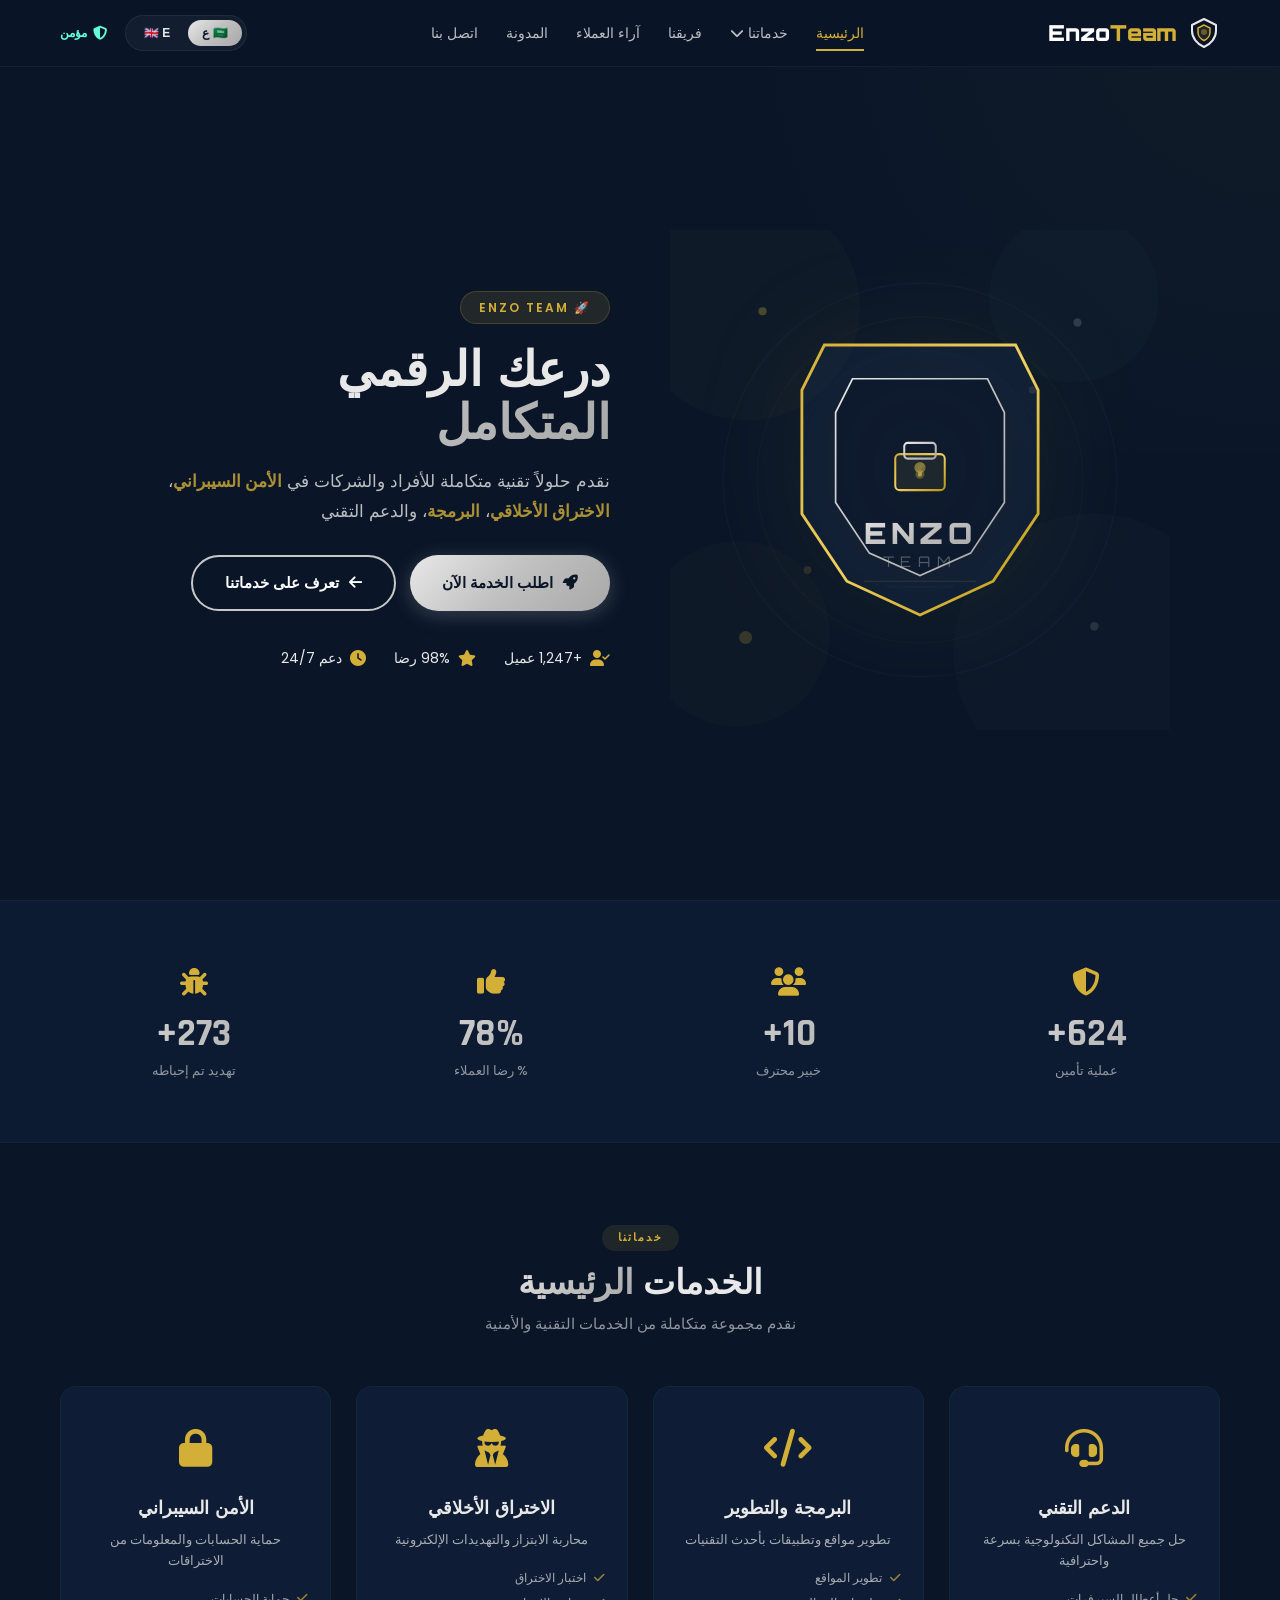
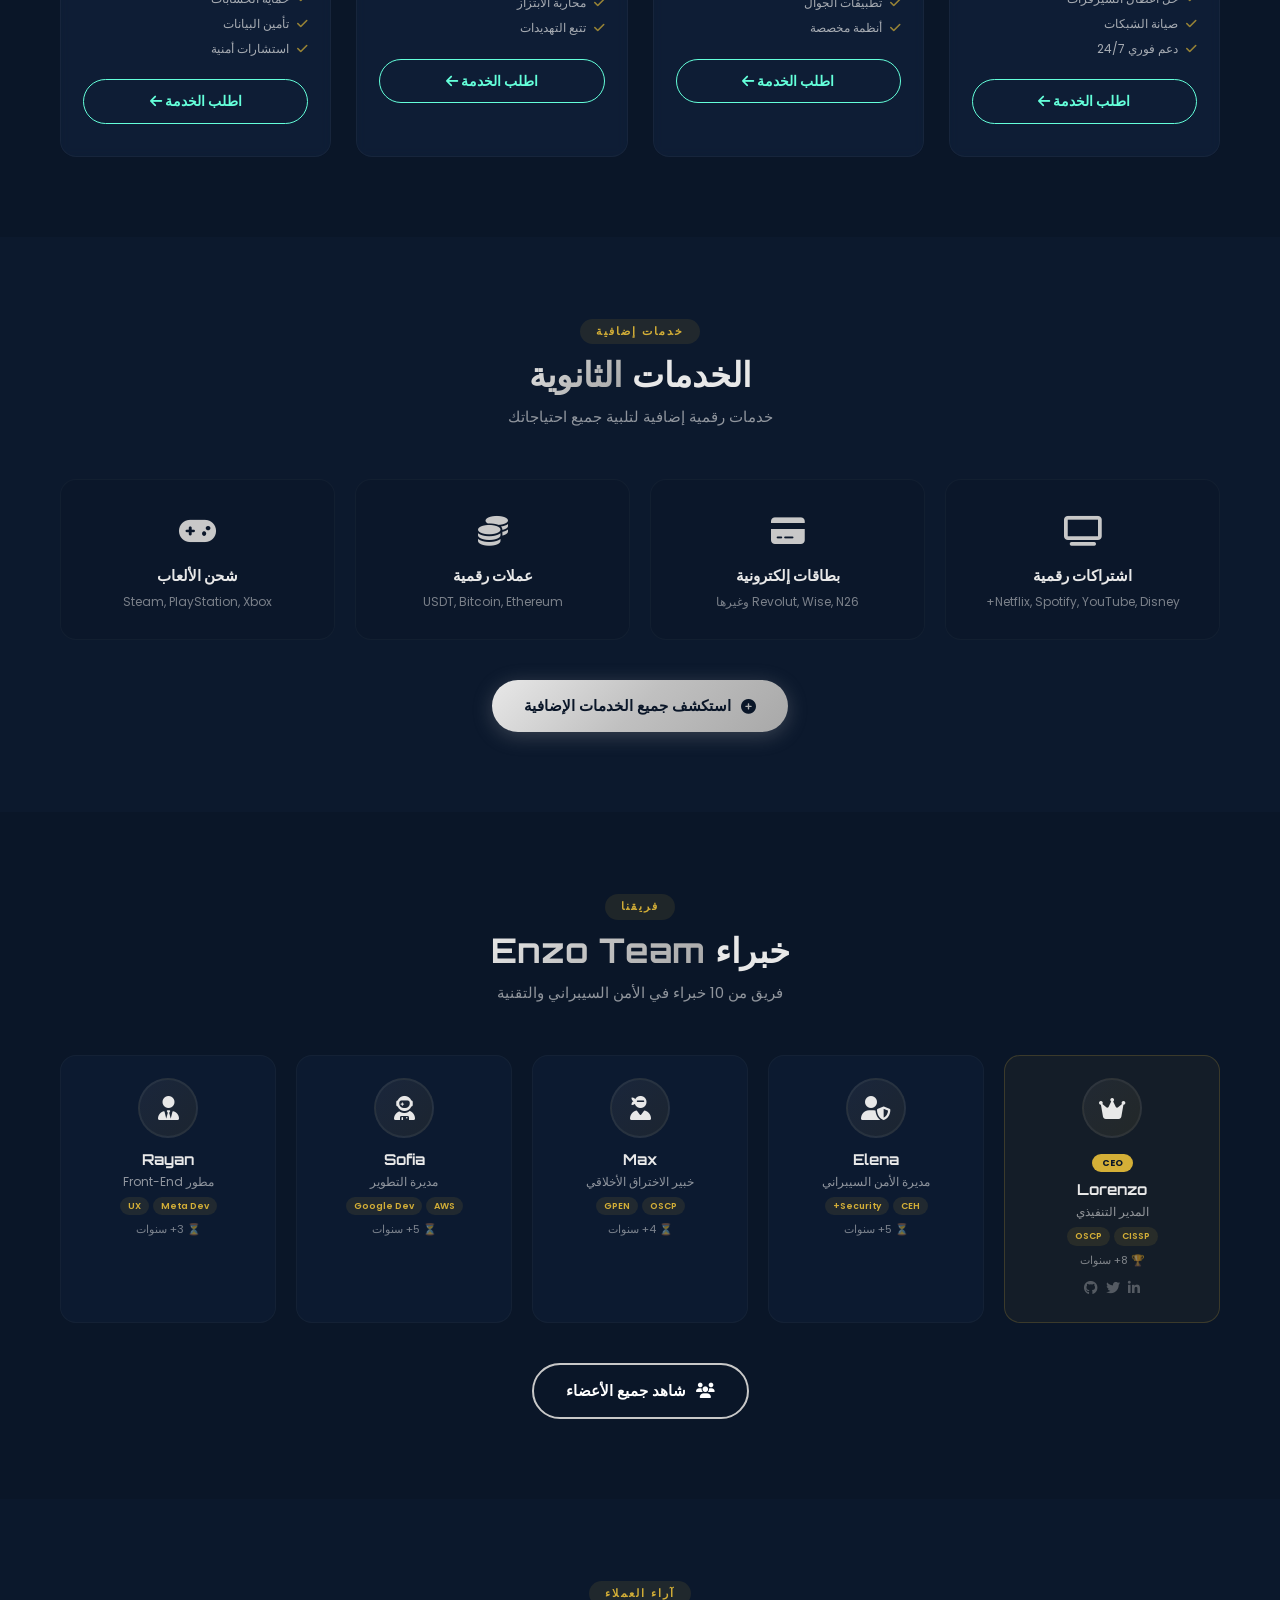
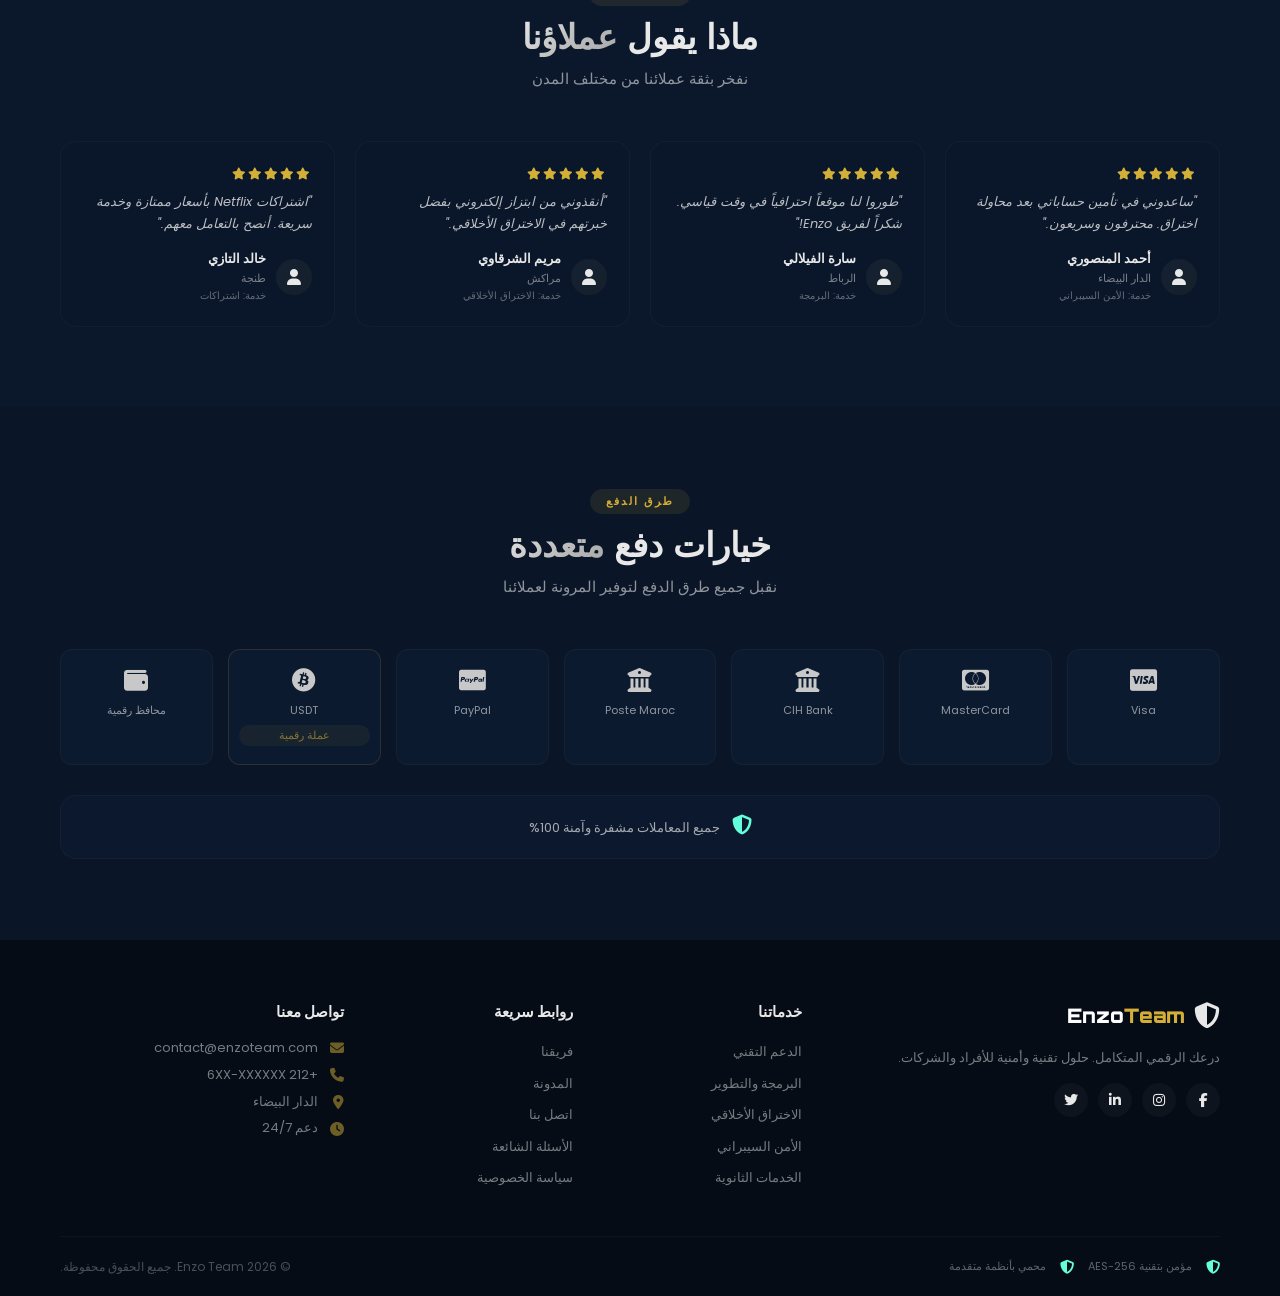
==== index.html @ 43c49393 "Add files via upload" ====
<!DOCTYPE html>
<html lang="ar" dir="rtl">
<head>
    <meta charset="UTF-8">
    <meta name="viewport" content="width=device-width, initial-scale=1.0">
    <title>Enzo Team - درعك الرقمي المتكامل</title>
    
    <!-- Google Fonts -->
    <link rel="preconnect" href="https://fonts.googleapis.com">
    <link rel="preconnect" href="https://fonts.gstatic.com" crossorigin>
    <link href="https://fonts.googleapis.com/css2?family=Orbitron:wght@400;700;900&family=Poppins:wght@300;400;600;700&family=Rajdhani:wght@500;600;700&display=swap" rel="stylesheet">
    
    <!-- Font Awesome Icons (Pro-style) -->
    <link rel="stylesheet" href="https://cdnjs.cloudflare.com/ajax/libs/font-awesome/6.5.0/css/all.min.css">
    
    <style>
        /* ================================================================
           ROOT VARIABLES
           ================================================================ */
        :root {
            --primary-dark: #0A1628;
            --primary-mid: #152A4A;
            --primary-light: #1E3D6B;
            --silver: #C8C8C8;
            --silver-light: #E8E8E8;
            --silver-gradient: linear-gradient(135deg, #E8E8E8 0%, #C0C0C0 50%, #A8A8A8 100%);
            --gold: #D4AF37;
            --gold-dark: #B8960F;
            --gold-light: #F0D060;
            --white: #FFFFFF;
            --cyan-light: #64FFDA;
            --text-dark: #0A1628;
            --text-light: #E8E8E8;
            --shadow: 0 10px 40px rgba(0, 0, 0, 0.4);
            --shadow-hover: 0 20px 60px rgba(0, 0, 0, 0.6);
            --border-radius: 16px;
            --transition: all 0.3s cubic-bezier(0.4, 0, 0.2, 1);
            --font-title: 'Orbitron', sans-serif;
            --font-body: 'Poppins', sans-serif;
            --font-numbers: 'Rajdhani', sans-serif;
        }

        * {
            margin: 0;
            padding: 0;
            box-sizing: border-box;
        }

        html {
            scroll-behavior: smooth;
        }

        body {
            font-family: var(--font-body);
            background: var(--primary-dark);
            color: var(--text-light);
            line-height: 1.6;
            overflow-x: hidden;
            direction: rtl;
        }

        a {
            text-decoration: none;
            color: inherit;
            transition: var(--transition);
        }

        ul {
            list-style: none;
        }

        .container {
            max-width: 1200px;
            margin: 0 auto;
            padding: 0 20px;
        }

        ::-webkit-scrollbar {
            width: 8px;
        }
        ::-webkit-scrollbar-track {
            background: var(--primary-dark);
        }
        ::-webkit-scrollbar-thumb {
            background: var(--silver-gradient);
            border-radius: 10px;
        }
        ::-webkit-scrollbar-thumb:hover {
            background: var(--gold);
        }

        ::selection {
            background: var(--gold);
            color: var(--primary-dark);
        }

        /* ================================================================
           BUTTONS
           ================================================================ */
        .btn {
            display: inline-flex;
            align-items: center;
            gap: 10px;
            padding: 14px 32px;
            border-radius: 50px;
            font-family: var(--font-body);
            font-weight: 600;
            font-size: 15px;
            cursor: pointer;
            transition: var(--transition);
            border: none;
            text-decoration: none;
        }

        .btn-primary {
            background: var(--silver-gradient);
            color: var(--primary-dark);
            box-shadow: 0 4px 20px rgba(192, 192, 192, 0.25);
        }
        .btn-primary:hover {
            transform: translateY(-3px);
            box-shadow: 0 8px 35px rgba(192, 192, 192, 0.4);
        }

        .btn-secondary {
            background: transparent;
            color: var(--white);
            border: 2px solid var(--silver);
        }
        .btn-secondary:hover {
            background: var(--silver);
            color: var(--primary-dark);
            transform: translateY(-3px);
        }

        .btn-service {
            background: transparent;
            color: var(--cyan-light);
            border: 1px solid var(--cyan-light);
            padding: 10px 24px;
            font-size: 14px;
        }
        .btn-service:hover {
            background: var(--cyan-light);
            color: var(--primary-dark);
        }

        .btn-gold {
            background: linear-gradient(135deg, var(--gold), var(--gold-dark));
            color: var(--white);
            box-shadow: 0 4px 20px rgba(212, 175, 55, 0.3);
        }
        .btn-gold:hover {
            transform: translateY(-3px);
            box-shadow: 0 8px 35px rgba(212, 175, 55, 0.4);
        }

        /* ================================================================
           HEADER
           ================================================================ */
        .header {
            position: fixed;
            top: 0;
            left: 0;
            right: 0;
            z-index: 1000;
            padding: 15px 0;
            background: rgba(10, 22, 40, 0.95);
            backdrop-filter: blur(15px);
            border-bottom: 1px solid rgba(192, 192, 192, 0.06);
            transition: var(--transition);
        }

        .header.scrolled {
            padding: 10px 0;
            box-shadow: 0 4px 30px rgba(0, 0, 0, 0.5);
        }

        .header-inner {
            display: flex;
            justify-content: space-between;
            align-items: center;
        }

        .logo a {
            display: flex;
            align-items: center;
            gap: 10px;
            font-family: var(--font-title);
            font-size: 22px;
            font-weight: 900;
            color: var(--white);
        }
        .logo-icon {
            font-size: 26px;
            display: flex;
            align-items: center;
        }
        .logo-icon svg {
            width: 32px;
            height: 32px;
        }
        .logo-text {
            color: var(--white);
        }
        .logo-highlight {
            color: var(--gold);
        }

        .nav-list {
            display: flex;
            align-items: center;
            gap: 28px;
        }
        .nav-list > li > a {
            color: var(--text-light);
            font-size: 14px;
            font-weight: 500;
            padding: 8px 0;
            position: relative;
            opacity: 0.8;
            transition: var(--transition);
        }
        .nav-list > li > a::after {
            content: '';
            position: absolute;
            bottom: 0;
            left: 0;
            width: 0;
            height: 2px;
            background: var(--gold);
            transition: var(--transition);
        }
        .nav-list > li > a:hover::after,
        .nav-list > li > a.active::after {
            width: 100%;
        }
        .nav-list > li > a:hover,
        .nav-list > li > a.active {
            opacity: 1;
            color: var(--gold);
        }

        .dropdown {
            position: relative;
        }
        .dropdown-menu {
            position: absolute;
            top: 100%;
            right: 0;
            background: var(--primary-mid);
            padding: 10px 0;
            border-radius: 12px;
            min-width: 220px;
            opacity: 0;
            visibility: hidden;
            transform: translateY(10px);
            transition: var(--transition);
            box-shadow: var(--shadow);
            border: 1px solid rgba(192, 192, 192, 0.06);
        }
        .dropdown:hover .dropdown-menu {
            opacity: 1;
            visibility: visible;
            transform: translateY(0);
        }
        .dropdown-menu li a {
            display: block;
            padding: 10px 24px;
            color: var(--text-light);
            font-size: 14px;
            transition: var(--transition);
        }
        .dropdown-menu li a:hover {
            background: rgba(212, 175, 55, 0.08);
            color: var(--gold);
        }

        .header-right {
            display: flex;
            align-items: center;
            gap: 18px;
        }

        .language-switcher {
            display: flex;
            gap: 4px;
            background: rgba(255,255,255,0.04);
            padding: 4px;
            border-radius: 50px;
            border: 1px solid rgba(255,255,255,0.06);
        }
        .lang-btn {
            background: transparent;
            border: none;
            padding: 6px 14px;
            border-radius: 50px;
            color: var(--text-light);
            font-size: 12px;
            font-weight: 600;
            cursor: pointer;
            transition: var(--transition);
        }
        .lang-btn.active {
            background: var(--silver-gradient);
            color: var(--primary-dark);
        }
        .lang-btn:hover:not(.active) {
            background: rgba(255,255,255,0.06);
        }

        .security-badge {
            display: flex;
            align-items: center;
            gap: 6px;
            color: var(--cyan-light);
            font-size: 12px;
            font-weight: 600;
        }
        .security-badge i {
            font-size: 14px;
        }

        .menu-toggle {
            display: none;
            flex-direction: column;
            gap: 5px;
            background: transparent;
            border: none;
            cursor: pointer;
            padding: 5px;
        }
        .menu-toggle span {
            display: block;
            width: 28px;
            height: 2px;
            background: var(--white);
            border-radius: 3px;
            transition: var(--transition);
        }
        .menu-toggle.active span:nth-child(1) {
            transform: rotate(45deg) translate(5px, 5px);
        }
        .menu-toggle.active span:nth-child(2) {
            opacity: 0;
        }
        .menu-toggle.active span:nth-child(3) {
            transform: rotate(-45deg) translate(5px, -5px);
        }

        /* ================================================================
           HERO SECTION
           ================================================================ */
        .hero {
            padding: 140px 0 80px;
            min-height: 100vh;
            display: flex;
            align-items: center;
            position: relative;
            overflow: hidden;
        }

        .hero::before {
            content: '';
            position: absolute;
            top: -50%;
            right: -50%;
            width: 100%;
            height: 100%;
            background: radial-gradient(circle, rgba(212, 175, 55, 0.03) 0%, transparent 70%);
            pointer-events: none;
        }

        .hero-inner {
            display: grid;
            grid-template-columns: 1fr 1fr;
            gap: 60px;
            align-items: center;
            position: relative;
            z-index: 1;
        }

        .hero-image {
            display: flex;
            justify-content: center;
            align-items: center;
        }

        .hero-image-wrapper {
            position: relative;
            width: 100%;
            max-width: 520px;
            aspect-ratio: 1/1;
            display: flex;
            justify-content: center;
            align-items: center;
        }

        .hero-svg-container {
            position: relative;
            z-index: 2;
            width: 100%;
            height: 100%;
            display: flex;
            justify-content: center;
            align-items: center;
        }

        .hero-svg-container svg {
            width: 90%;
            height: 90%;
            filter: drop-shadow(0 0 60px rgba(212, 175, 55, 0.12));
            animation: floatHero 5s ease-in-out infinite;
        }

        @keyframes floatHero {
            0%, 100% { transform: translateY(0); }
            50% { transform: translateY(-12px); }
        }

        .hero-shapes-svg {
            position: absolute;
            top: 0;
            left: 0;
            width: 100%;
            height: 100%;
            pointer-events: none;
            z-index: 0;
        }

        .hero-shapes-svg svg {
            width: 100%;
            height: 100%;
        }

        .hero-tag {
            display: inline-block;
            padding: 6px 18px;
            background: rgba(212, 175, 55, 0.12);
            border: 1px solid rgba(212, 175, 55, 0.2);
            border-radius: 50px;
            font-size: 12px;
            font-weight: 600;
            color: var(--gold);
            margin-bottom: 18px;
            letter-spacing: 2px;
        }

        .hero-title {
            font-family: var(--font-title);
            font-size: 48px;
            font-weight: 900;
            line-height: 1.1;
            margin-bottom: 18px;
        }
        .hero-title-highlight {
            display: block;
            background: var(--silver-gradient);
            -webkit-background-clip: text;
            -webkit-text-fill-color: transparent;
            background-clip: text;
        }

        .hero-desc {
            font-size: 17px;
            opacity: 0.8;
            margin-bottom: 28px;
            max-width: 500px;
            line-height: 1.8;
        }
        .highlight-text {
            color: var(--gold);
            font-weight: 600;
        }

        .hero-buttons {
            display: flex;
            gap: 14px;
            flex-wrap: wrap;
            margin-bottom: 36px;
        }

        .hero-trust {
            display: flex;
            gap: 28px;
        }
        .trust-item {
            display: flex;
            align-items: center;
            gap: 8px;
            font-size: 14px;
        }
        .trust-item i {
            color: var(--gold);
            font-size: 16px;
        }

        /* ================================================================
           STATISTICS
           ================================================================ */
        .statistics {
            padding: 60px 0;
            background: rgba(21, 42, 74, 0.3);
            border-top: 1px solid rgba(192, 192, 192, 0.04);
            border-bottom: 1px solid rgba(192, 192, 192, 0.04);
        }

        .stats-grid {
            display: grid;
            grid-template-columns: repeat(4, 1fr);
            gap: 30px;
        }

        .stat-item {
            text-align: center;
        }
        .stat-icon {
            font-size: 28px;
            margin-bottom: 6px;
            color: var(--gold);
        }
        .stat-number {
            font-family: var(--font-numbers);
            font-size: 38px;
            font-weight: 700;
            background: var(--silver-gradient);
            -webkit-background-clip: text;
            -webkit-text-fill-color: transparent;
            background-clip: text;
            line-height: 1.2;
        }
        .stat-label {
            font-size: 13px;
            opacity: 0.6;
            margin-top: 4px;
        }

        /* ================================================================
           SECTION HEADER
           ================================================================ */
        .section-header {
            text-align: center;
            margin-bottom: 50px;
        }
        .section-tag {
            display: inline-block;
            padding: 4px 16px;
            background: rgba(212, 175, 55, 0.1);
            border-radius: 50px;
            font-size: 11px;
            font-weight: 600;
            color: var(--gold);
            text-transform: uppercase;
            letter-spacing: 2px;
            margin-bottom: 10px;
        }
        .section-title {
            font-family: var(--font-title);
            font-size: 34px;
            font-weight: 700;
            line-height: 1.2;
        }
        .section-title .highlight {
            background: var(--silver-gradient);
            -webkit-background-clip: text;
            -webkit-text-fill-color: transparent;
            background-clip: text;
        }
        .section-desc {
            font-size: 15px;
            opacity: 0.6;
            max-width: 600px;
            margin: 10px auto 0;
        }

        /* ================================================================
           SERVICES
           ================================================================ */
        .services {
            padding: 80px 0;
        }

        .services-grid {
            display: grid;
            grid-template-columns: repeat(4, 1fr);
            gap: 25px;
        }

        .service-card {
            background: rgba(21, 42, 74, 0.4);
            padding: 32px 22px;
            border-radius: var(--border-radius);
            border: 1px solid rgba(192, 192, 192, 0.05);
            transition: var(--transition);
            text-align: center;
            backdrop-filter: blur(4px);
            position: relative;
            overflow: hidden;
            cursor: pointer;
        }
        .service-card::before {
            content: '';
            position: absolute;
            top: 0;
            left: 0;
            right: 0;
            height: 3px;
            background: var(--silver-gradient);
            opacity: 0;
            transition: var(--transition);
        }
        .service-card:hover::before {
            opacity: 1;
        }
        .service-card:hover {
            transform: translateY(-8px);
            border-color: rgba(212, 175, 55, 0.2);
            box-shadow: var(--shadow-hover);
        }
        .service-card a {
            display: inline-block;
            width: 100%;
        }

        .service-icon {
            font-size: 38px;
            margin-bottom: 14px;
            color: var(--gold);
        }
        .service-title {
            font-family: var(--font-title);
            font-size: 18px;
            font-weight: 700;
            margin-bottom: 8px;
        }
        .service-desc {
            font-size: 13px;
            opacity: 0.7;
            margin-bottom: 14px;
            line-height: 1.6;
        }
        .service-features {
            text-align: right;
            margin-bottom: 18px;
        }
        .service-features li {
            font-size: 12px;
            padding: 3px 0;
            display: flex;
            align-items: center;
            gap: 8px;
            opacity: 0.7;
        }
        .service-features li i {
            color: var(--gold);
            font-size: 12px;
        }

        /* ================================================================
           SECONDARY SERVICES
           ================================================================ */
        .secondary-services {
            padding: 80px 0;
            background: rgba(21, 42, 74, 0.15);
        }

        .secondary-grid {
            display: grid;
            grid-template-columns: repeat(4, 1fr);
            gap: 20px;
            margin-bottom: 40px;
        }

        .secondary-card {
            background: rgba(10, 22, 40, 0.5);
            padding: 28px 18px;
            border-radius: var(--border-radius);
            text-align: center;
            border: 1px solid rgba(192, 192, 192, 0.04);
            transition: var(--transition);
            cursor: pointer;
        }
        .secondary-card:hover {
            border-color: rgba(212, 175, 55, 0.15);
            transform: translateY(-4px);
        }
        .secondary-card a {
            display: block;
            width: 100%;
            height: 100%;
        }
        .secondary-icon {
            font-size: 30px;
            margin-bottom: 8px;
            color: var(--silver);
        }
        .secondary-card h4 {
            font-size: 15px;
            margin-bottom: 4px;
        }
        .secondary-card p {
            font-size: 12px;
            opacity: 0.5;
        }

        .secondary-cta {
            text-align: center;
        }

        /* ================================================================
           TEAM
           ================================================================ */
        .team {
            padding: 80px 0;
        }

        .team-grid {
            display: grid;
            grid-template-columns: repeat(5, 1fr);
            gap: 20px;
            margin-bottom: 40px;
        }

        .team-card {
            background: rgba(21, 42, 74, 0.25);
            padding: 22px 16px;
            border-radius: var(--border-radius);
            text-align: center;
            border: 1px solid rgba(192, 192, 192, 0.04);
            transition: var(--transition);
        }
        .team-card:hover {
            border-color: rgba(212, 175, 55, 0.15);
            transform: translateY(-4px);
        }
        .team-card.featured {
            border-color: rgba(212, 175, 55, 0.2);
            background: rgba(212, 175, 55, 0.05);
        }

        .team-avatar {
            width: 60px;
            height: 60px;
            border-radius: 50%;
            background: linear-gradient(135deg, rgba(192,192,192,0.08), rgba(212,175,55,0.08));
            display: flex;
            align-items: center;
            justify-content: center;
            font-size: 24px;
            margin: 0 auto 10px;
            border: 2px solid rgba(192, 192, 192, 0.08);
            transition: var(--transition);
        }
        .team-card:hover .team-avatar {
            border-color: var(--gold);
            box-shadow: 0 0 30px rgba(212, 175, 55, 0.08);
        }
        .team-badge {
            display: inline-block;
            background: var(--gold);
            color: var(--primary-dark);
            font-size: 9px;
            font-weight: 700;
            padding: 2px 10px;
            border-radius: 50px;
            margin-bottom: 6px;
        }
        .team-name {
            font-family: var(--font-title);
            font-size: 15px;
            font-weight: 700;
        }
        .team-role {
            font-size: 12px;
            opacity: 0.6;
            display: block;
            margin-bottom: 6px;
        }
        .team-certifications {
            display: flex;
            gap: 4px;
            justify-content: center;
            flex-wrap: wrap;
            margin-bottom: 6px;
        }
        .cert {
            font-size: 9px;
            padding: 2px 8px;
            border-radius: 50px;
            background: rgba(212, 175, 55, 0.1);
            color: var(--gold);
            font-weight: 600;
        }
        .team-experience {
            font-size: 11px;
            opacity: 0.5;
        }
        .team-social {
            display: flex;
            gap: 8px;
            justify-content: center;
            margin-top: 8px;
        }
        .team-social a {
            color: var(--text-light);
            opacity: 0.3;
            transition: var(--transition);
            font-size: 14px;
        }
        .team-social a:hover {
            opacity: 1;
            color: var(--gold);
        }

        .team-view-all {
            text-align: center;
        }

        /* ================================================================
           TESTIMONIALS
           ================================================================ */
        .testimonials {
            padding: 80px 0;
            background: rgba(21, 42, 74, 0.12);
        }

        .testimonials-grid {
            display: grid;
            grid-template-columns: repeat(4, 1fr);
            gap: 20px;
        }

        .testimonial-card {
            background: rgba(10, 22, 40, 0.5);
            padding: 22px;
            border-radius: var(--border-radius);
            border: 1px solid rgba(192, 192, 192, 0.04);
            transition: var(--transition);
        }
        .testimonial-card:hover {
            border-color: rgba(212, 175, 55, 0.1);
            transform: translateY(-3px);
        }

        .testimonial-stars {
            color: var(--gold);
            font-size: 12px;
            letter-spacing: 2px;
            margin-bottom: 8px;
        }
        .testimonial-text {
            font-size: 13px;
            line-height: 1.7;
            opacity: 0.8;
            margin-bottom: 14px;
            font-style: italic;
        }
        .testimonial-author {
            display: flex;
            align-items: center;
            gap: 10px;
        }
        .author-avatar {
            width: 36px;
            height: 36px;
            border-radius: 50%;
            background: linear-gradient(135deg, rgba(192,192,192,0.06), rgba(212,175,55,0.06));
            display: flex;
            align-items: center;
            justify-content: center;
            font-size: 16px;
            flex-shrink: 0;
        }
        .author-info h5 {
            font-size: 13px;
            font-weight: 600;
        }
        .author-info span {
            font-size: 11px;
            opacity: 0.5;
            display: block;
        }
        .author-info small {
            font-size: 10px;
            opacity: 0.4;
            display: block;
        }

        /* ================================================================
           PAYMENTS
           ================================================================ */
        .payments {
            padding: 80px 0;
        }

        .payments-grid {
            display: grid;
            grid-template-columns: repeat(7, 1fr);
            gap: 15px;
            margin-bottom: 30px;
        }

        .payment-item {
            background: rgba(21, 42, 74, 0.25);
            padding: 18px 10px;
            border-radius: 12px;
            text-align: center;
            border: 1px solid rgba(192, 192, 192, 0.04);
            transition: var(--transition);
        }
        .payment-item:hover {
            border-color: rgba(212, 175, 55, 0.15);
            transform: translateY(-2px);
        }
        .payment-item i {
            font-size: 24px;
            display: block;
            margin-bottom: 4px;
            color: var(--silver);
        }
        .payment-item span {
            font-size: 11px;
            opacity: 0.6;
        }
        .payment-item.crypto {
            border-color: rgba(212, 175, 55, 0.15);
        }
        .crypto-badge {
            display: block;
            font-size: 8px;
            background: rgba(212, 175, 55, 0.1);
            color: var(--gold);
            padding: 2px 6px;
            border-radius: 50px;
            margin-top: 3px;
        }

        .payment-security {
            text-align: center;
            padding: 18px;
            background: rgba(21, 42, 74, 0.15);
            border-radius: var(--border-radius);
            border: 1px solid rgba(192, 192, 192, 0.04);
        }
        .payment-security i {
            color: var(--cyan-light);
            font-size: 20px;
            margin-left: 8px;
        }
        .payment-security p {
            font-size: 13px;
            display: inline;
            opacity: 0.7;
        }

        /* ================================================================
           FOOTER
           ================================================================ */
        .footer {
            padding: 60px 0 20px;
            background: rgba(5, 12, 22, 0.95);
            border-top: 1px solid rgba(192, 192, 192, 0.04);
        }

        .footer-grid {
            display: grid;
            grid-template-columns: 2fr 1fr 1fr 1.5fr;
            gap: 40px;
            margin-bottom: 40px;
        }

        .footer-logo {
            display: flex;
            align-items: center;
            gap: 8px;
            font-family: var(--font-title);
            font-size: 20px;
            font-weight: 900;
            margin-bottom: 14px;
        }
        .footer-about {
            font-size: 13px;
            opacity: 0.5;
            line-height: 1.8;
            margin-bottom: 14px;
        }
        .footer-social {
            display: flex;
            gap: 10px;
        }
        .footer-social a {
            width: 34px;
            height: 34px;
            border-radius: 50%;
            background: rgba(255,255,255,0.03);
            display: flex;
            align-items: center;
            justify-content: center;
            transition: var(--transition);
            font-size: 14px;
        }
        .footer-social a:hover {
            background: var(--gold);
            color: var(--primary-dark);
        }

        .footer-col h4 {
            font-size: 15px;
            font-weight: 700;
            margin-bottom: 14px;
            color: var(--silver-light);
        }
        .footer-col ul li {
            margin-bottom: 6px;
        }
        .footer-col ul li a {
            font-size: 13px;
            opacity: 0.5;
            transition: var(--transition);
        }
        .footer-col ul li a:hover {
            opacity: 1;
            color: var(--gold);
        }
        .footer-contact li {
            font-size: 13px;
            opacity: 0.5;
            display: flex;
            align-items: center;
            gap: 10px;
            margin-bottom: 8px;
        }
        .footer-contact li i {
            color: var(--gold);
            width: 16px;
            font-size: 14px;
        }

        .footer-bottom {
            border-top: 1px solid rgba(192, 192, 192, 0.04);
            padding-top: 20px;
            display: flex;
            justify-content: space-between;
            align-items: center;
            flex-wrap: wrap;
            gap: 14px;
        }
        .footer-security {
            display: flex;
            align-items: center;
            gap: 14px;
            flex-wrap: wrap;
        }
        .footer-security i {
            color: var(--cyan-light);
            font-size: 14px;
        }
        .footer-security span {
            font-size: 11px;
            opacity: 0.4;
        }
        .footer-copy {
            font-size: 12px;
            opacity: 0.3;
        }

        /* ================================================================
           BACK TO TOP
           ================================================================ */
        .back-to-top {
            position: fixed;
            bottom: 30px;
            right: 30px;
            width: 42px;
            height: 42px;
            border-radius: 50%;
            background: var(--silver-gradient);
            border: none;
            color: var(--primary-dark);
            font-size: 18px;
            cursor: pointer;
            transition: var(--transition);
            opacity: 0;
            visibility: hidden;
            transform: translateY(20px);
            z-index: 999;
        }
        .back-to-top.visible {
            opacity: 1;
            visibility: visible;
            transform: translateY(0);
        }
        .back-to-top:hover {
            transform: translateY(-4px);
            box-shadow: 0 8px 30px rgba(192, 192, 192, 0.25);
        }

        /* ================================================================
           PAGE TRANSITIONS
           ================================================================ */
        .page-link {
            cursor: pointer;
        }

        /* ================================================================
           RESPONSIVE
           ================================================================ */
        @media (max-width: 1200px) {
            .team-grid { grid-template-columns: repeat(3, 1fr); }
            .payments-grid { grid-template-columns: repeat(4, 1fr); }
        }

        @media (max-width: 992px) {
            .hero-inner {
                grid-template-columns: 1fr;
                text-align: center;
            }
            .hero-content { order: 1; }
            .hero-image { order: 2; }
            .hero-desc { margin-left: auto; margin-right: auto; }
            .hero-buttons { justify-content: center; }
            .hero-trust { justify-content: center; }
            .hero-title { font-size: 36px; }
            .hero-svg-container svg { width: 70%; height: 70%; }
            
            .services-grid { grid-template-columns: repeat(2, 1fr); }
            .secondary-grid { grid-template-columns: repeat(2, 1fr); }
            .testimonials-grid { grid-template-columns: repeat(2, 1fr); }
            .footer-grid { grid-template-columns: 1fr 1fr; }
            
            .nav {
                position: fixed;
                top: 70px;
                left: 0;
                right: 0;
                background: var(--primary-dark);
                padding: 30px;
                border-bottom: 1px solid rgba(192, 192, 192, 0.06);
                opacity: 0;
                visibility: hidden;
                transform: translateY(-20px);
                transition: var(--transition);
            }
            .nav.open {
                opacity: 1;
                visibility: visible;
                transform: translateY(0);
            }
            .nav-list {
                flex-direction: column;
                gap: 14px;
            }
            .dropdown-menu {
                position: static;
                opacity: 1;
                visibility: visible;
                transform: none;
                background: rgba(255,255,255,0.03);
                margin-top: 6px;
                box-shadow: none;
            }
            .menu-toggle { display: flex; }
            .language-switcher .lang-btn span { display: none; }
            .security-badge span { display: none; }
        }

        @media (max-width: 768px) {
            .stats-grid { grid-template-columns: repeat(2, 1fr); }
            .services-grid { grid-template-columns: 1fr; }
            .secondary-grid { grid-template-columns: 1fr 1fr; }
            .team-grid { grid-template-columns: repeat(2, 1fr); }
            .testimonials-grid { grid-template-columns: 1fr; }
            .payments-grid { grid-template-columns: repeat(3, 1fr); }
            .footer-grid { grid-template-columns: 1fr; }
            .footer-bottom { flex-direction: column; text-align: center; }
            .footer-security { justify-content: center; }
            .hero-title { font-size: 30px; }
            .section-title { font-size: 26px; }
            .hero-svg-container svg { width: 60%; height: 60%; }
        }

        @media (max-width: 480px) {
            .payments-grid { grid-template-columns: repeat(2, 1fr); }
            .team-grid { grid-template-columns: 1fr; }
            .secondary-grid { grid-template-columns: 1fr; }
            .hero-buttons .btn { width: 100%; justify-content: center; }
            .hero-trust { flex-wrap: wrap; gap: 14px; }
            .hero-svg-container svg { width: 80%; height: 80%; }
        }
    </style>
</head>
<body>
    <!-- ============================================================ -->
    <!-- HEADER -->
    <!-- ============================================================ -->
    <header class="header" id="header">
        <div class="container">
            <div class="header-inner">
                <div class="logo">
                    <a href="index.html">
                        <span class="logo-icon">
                            <svg viewBox="0 0 32 32" fill="none" xmlns="http://www.w3.org/2000/svg">
                                <path d="M16 2L4 8V14C4 20.5 9 27 16 30C23 27 28 20.5 28 14V8L16 2Z" 
                                      stroke="url(#logoGrad)" stroke-width="2" stroke-linejoin="round"/>
                                <path d="M16 8L10 11V15.5C10 18.5 12.5 22 16 23.5C19.5 22 22 18.5 22 15.5V11L16 8Z" 
                                      fill="rgba(212,175,55,0.1)" stroke="url(#logoGrad2)" stroke-width="1.5"/>
                                <circle cx="16" cy="15" r="3" fill="url(#logoGrad2)" opacity="0.4"/>
                                <defs>
                                    <linearGradient id="logoGrad" x1="2" y1="2" x2="30" y2="30">
                                        <stop offset="0%" stop-color="#E8E8E8"/>
                                        <stop offset="50%" stop-color="#C0C0C0"/>
                                        <stop offset="100%" stop-color="#A8A8A8"/>
                                    </linearGradient>
                                    <linearGradient id="logoGrad2" x1="10" y1="8" x2="22" y2="24">
                                        <stop offset="0%" stop-color="#D4AF37"/>
                                        <stop offset="100%" stop-color="#B8960F"/>
                                    </linearGradient>
                                </defs>
                            </svg>
                        </span>
                        <span class="logo-text">Enzo<span class="logo-highlight">Team</span></span>
                    </a>
                </div>
                
                <nav class="nav" id="nav">
                    <ul class="nav-list">
                        <li><a href="index.html" class="active">الرئيسية</a></li>
                        <li class="dropdown">
                            <a href="#">خدماتنا <i class="fas fa-chevron-down"></i></a>
                            <ul class="dropdown-menu">
                                <li><a href="support.html">الدعم التقني</a></li>
                                <li><a href="programming.html">البرمجة والتطوير</a></li>
                                <li><a href="hacking.html">الاختراق الأخلاقي</a></li>
                                <li><a href="cybersecurity.html">الأمن السيبراني</a></li>
                                <li><a href="secondary.html">الخدمات الثانوية</a></li>
                            </ul>
                        </li>
                        <li><a href="team.html">فريقنا</a></li>
                        <li><a href="#testimonials">آراء العملاء</a></li>
                        <li><a href="blog.html">المدونة</a></li>
                        <li><a href="contact.html">اتصل بنا</a></li>
                    </ul>
                </nav>
                
                <div class="header-right">
                    <div class="language-switcher">
                        <button class="lang-btn active" data-lang="ar" onclick="switchLanguage('ar')">🇸🇦 ع</button>
                        <button class="lang-btn" data-lang="en" onclick="switchLanguage('en')">🇬🇧 E</button>
                    </div>
                    <div class="security-badge">
                        <i class="fas fa-shield-halved"></i>
                        <span>مؤمن</span>
                    </div>
                    <button class="menu-toggle" id="menuToggle">
                        <span></span>
                        <span></span>
                        <span></span>
                    </button>
                </div>
            </div>
        </div>
    </header>

    <!-- ============================================================ -->
    <!-- HERO SECTION -->
    <!-- ============================================================ -->
    <section class="hero" id="hero">
        <div class="container">
            <div class="hero-inner">
                <div class="hero-image">
                    <div class="hero-image-wrapper">
                        <div class="hero-svg-container">
                            <svg viewBox="0 0 400 400" xmlns="http://www.w3.org/2000/svg">
                                <!-- Background rings -->
                                <circle cx="200" cy="200" r="175" fill="none" stroke="rgba(192,192,192,0.03)" stroke-width="1.5"/>
                                <circle cx="200" cy="200" r="145" fill="none" stroke="rgba(212,175,55,0.04)" stroke-width="1"/>
                                <circle cx="200" cy="200" r="115" fill="none" stroke="rgba(192,192,192,0.02)" stroke-width="1"/>
                                
                                <!-- Main Shield -->
                                <g transform="translate(200, 195)">
                                    <!-- Outer Shield -->
                                    <path d="M-85 -115 L85 -115 L105 -75 L105 35 L65 95 L0 125 L-65 95 L-105 35 L-105 -75 Z" 
                                          fill="rgba(21,42,74,0.4)" 
                                          stroke="url(#shieldGold)" 
                                          stroke-width="2.5"/>
                                    
                                    <!-- Inner Shield -->
                                    <path d="M-60 -85 L60 -85 L75 -55 L75 25 L45 70 L0 90 L-45 70 L-75 25 L-75 -55 Z" 
                                          fill="rgba(10,22,40,0.6)" 
                                          stroke="url(#shieldSilver)" 
                                          stroke-width="1.5"/>
                                    
                                    <!-- Lock Icon -->
                                    <rect x="-22" y="-18" width="44" height="32" rx="4" 
                                          fill="rgba(212,175,55,0.08)" 
                                          stroke="url(#shieldGold)" 
                                          stroke-width="1.8"/>
                                    <rect x="-14" y="-28" width="28" height="14" rx="3" 
                                          fill="none" 
                                          stroke="url(#shieldSilver)" 
                                          stroke-width="1.8"/>
                                    <circle cx="0" cy="-6" r="5" 
                                          fill="url(#shieldGold)" 
                                          opacity="0.5"/>
                                    
                                    <!-- Center Star -->
                                    <circle cx="0" cy="0" r="4" fill="url(#shieldGold)" opacity="0.3"/>
                                    <circle cx="0" cy="0" r="2" fill="url(#shieldGold)" opacity="0.6"/>
                                    
                                    <!-- ENZO Text -->
                                    <text x="0" y="62" 
                                          font-family="Orbitron, sans-serif" 
                                          font-size="26" 
                                          font-weight="900" 
                                          fill="url(#shieldSilver)" 
                                          text-anchor="middle" 
                                          letter-spacing="4">ENZO</text>
                                    <text x="0" y="82" 
                                          font-family="Orbitron, sans-serif" 
                                          font-size="13" 
                                          font-weight="400" 
                                          fill="#C0C0C0" 
                                          text-anchor="middle" 
                                          letter-spacing="6" 
                                          opacity="0.4">TEAM</text>
                                    
                                    <!-- Decorative lines -->
                                    <line x1="-50" y1="95" x2="50" y2="95" stroke="rgba(212,175,55,0.15)" stroke-width="1"/>
                                    <line x1="-30" y1="100" x2="30" y2="100" stroke="rgba(212,175,55,0.08)" stroke-width="0.5"/>
                                </g>
                                
                                <!-- Orbiting particles -->
                                <circle cx="60" cy="50" r="3" fill="rgba(212,175,55,0.3)">
                                    <animate attributeName="r" values="3;6;3" dur="3s" repeatCount="indefinite"/>
                                </circle>
                                <circle cx="340" cy="60" r="2.5" fill="rgba(192,192,192,0.2)">
                                    <animate attributeName="r" values="2.5;5;2.5" dur="3.5s" repeatCount="indefinite"/>
                                </circle>
                                <circle cx="45" cy="340" r="3.5" fill="rgba(212,175,55,0.2)">
                                    <animate attributeName="r" values="3.5;7;3.5" dur="4s" repeatCount="indefinite"/>
                                </circle>
                                <circle cx="355" cy="330" r="2" fill="rgba(192,192,192,0.15)">
                                    <animate attributeName="r" values="2;5;2" dur="3.8s" repeatCount="indefinite"/>
                                </circle>
                                <circle cx="100" cy="280" r="2" fill="rgba(212,175,55,0.15)">
                                    <animate attributeName="r" values="2;4;2" dur="4.2s" repeatCount="indefinite"/>
                                </circle>
                                <circle cx="300" cy="120" r="2.5" fill="rgba(192,192,192,0.12)">
                                    <animate attributeName="r" values="2.5;5;2.5" dur="3.2s" repeatCount="indefinite"/>
                                </circle>
                                
                                <defs>
                                    <linearGradient id="shieldGold" x1="0%" y1="0%" x2="100%" y2="100%">
                                        <stop offset="0%" stop-color="#D4AF37"/>
                                        <stop offset="50%" stop-color="#F0D060"/>
                                        <stop offset="100%" stop-color="#B8960F"/>
                                    </linearGradient>
                                    <linearGradient id="shieldSilver" x1="0%" y1="0%" x2="100%" y2="100%">
                                        <stop offset="0%" stop-color="#E8E8E8"/>
                                        <stop offset="50%" stop-color="#C0C0C0"/>
                                        <stop offset="100%" stop-color="#A8A8A8"/>
                                    </linearGradient>
                                </defs>
                            </svg>
                        </div>
                        
                        <div class="hero-shapes-svg">
                            <svg viewBox="0 0 520 520" xmlns="http://www.w3.org/2000/svg">
                                <circle cx="80" cy="80" r="100" fill="rgba(212,175,55,0.02)">
                                    <animate attributeName="r" values="100;120;100" dur="6s" repeatCount="indefinite"/>
                                </circle>
                                <circle cx="440" cy="440" r="130" fill="rgba(192,192,192,0.015)">
                                    <animate attributeName="r" values="130;150;130" dur="7s" repeatCount="indefinite"/>
                                </circle>
                                <circle cx="420" cy="70" r="70" fill="rgba(100,255,218,0.015)">
                                    <animate attributeName="r" values="70;90;70" dur="5s" repeatCount="indefinite"/>
                                </circle>
                                <circle cx="70" cy="420" r="80" fill="rgba(212,175,55,0.015)">
                                    <animate attributeName="r" values="80;100;80" dur="6.5s" repeatCount="indefinite"/>
                                </circle>
                            </svg>
                        </div>
                    </div>
                </div>
                
                <div class="hero-content">
                    <span class="hero-tag">🚀 ENZO TEAM</span>
                    <h1 class="hero-title">
                        درعك الرقمي
                        <span class="hero-title-highlight">المتكامل</span>
                    </h1>
                    <p class="hero-desc" id="heroDesc">
                        نقدم حلولاً تقنية متكاملة للأفراد والشركات في 
                        <span class="highlight-text">الأمن السيبراني</span>، 
                        <span class="highlight-text">الاختراق الأخلاقي</span>، 
                        <span class="highlight-text">البرمجة</span>، 
                        والدعم التقني
                    </p>
                    
                    <div class="hero-buttons">
                        <a href="#services" class="btn btn-primary">
                            <i class="fas fa-rocket"></i> <span id="btnService">اطلب الخدمة الآن</span>
                        </a>
                        <a href="#services" class="btn btn-secondary">
                            <i class="fas fa-arrow-left"></i> <span id="btnExplore">تعرف على خدماتنا</span>
                        </a>
                    </div>
                    
                    <div class="hero-trust">
                        <div class="trust-item">
                            <i class="fas fa-user-check"></i>
                            <span>+1,247 عميل</span>
                        </div>
                        <div class="trust-item">
                            <i class="fas fa-star"></i>
                            <span>98% رضا</span>
                        </div>
                        <div class="trust-item">
                            <i class="fas fa-clock"></i>
                            <span>دعم 24/7</span>
                        </div>
                    </div>
                </div>
            </div>
        </div>
    </section>

    <!-- ============================================================ -->
    <!-- STATISTICS -->
    <!-- ============================================================ -->
    <section class="statistics" id="statistics">
        <div class="container">
            <div class="stats-grid">
                <div class="stat-item" data-count="1247">
                    <div class="stat-icon"><i class="fas fa-shield-alt"></i></div>
                    <div class="stat-number" id="stat1">0</div>
                    <div class="stat-label">عملية تأمين</div>
                </div>
                <div class="stat-item" data-count="10">
                    <div class="stat-icon"><i class="fas fa-users"></i></div>
                    <div class="stat-number" id="stat2">0</div>
                    <div class="stat-label">خبير محترف</div>
                </div>
                <div class="stat-item" data-count="98">
                    <div class="stat-icon"><i class="fas fa-thumbs-up"></i></div>
                    <div class="stat-number" id="stat3">0</div>
                    <div class="stat-label">% رضا العملاء</div>
                </div>
                <div class="stat-item" data-count="500">
                    <div class="stat-icon"><i class="fas fa-bug"></i></div>
                    <div class="stat-number" id="stat4">0</div>
                    <div class="stat-label">تهديد تم إحباطه</div>
                </div>
            </div>
        </div>
    </section>

    <!-- ============================================================ -->
    <!-- SERVICES -->
    <!-- ============================================================ -->
    <section class="services" id="services">
        <div class="container">
            <div class="section-header">
                <span class="section-tag">خدماتنا</span>
                <h2 class="section-title">الخدمات <span class="highlight">الرئيسية</span></h2>
                <p class="section-desc">نقدم مجموعة متكاملة من الخدمات التقنية والأمنية</p>
            </div>
            
            <div class="services-grid">
                <div class="service-card" onclick="location.href='support.html'">
                    <div class="service-icon"><i class="fas fa-headset"></i></div>
                    <h3 class="service-title">الدعم التقني</h3>
                    <p class="service-desc">حل جميع المشاكل التكنولوجية بسرعة واحترافية</p>
                    <ul class="service-features">
                        <li><i class="fas fa-check"></i> حل أعطال السيرفرات</li>
                        <li><i class="fas fa-check"></i> صيانة الشبكات</li>
                        <li><i class="fas fa-check"></i> دعم فوري 24/7</li>
                    </ul>
                    <a href="support.html" class="btn btn-service">اطلب الخدمة <i class="fas fa-arrow-left"></i></a>
                </div>
                
                <div class="service-card" onclick="location.href='programming.html'">
                    <div class="service-icon"><i class="fas fa-code"></i></div>
                    <h3 class="service-title">البرمجة والتطوير</h3>
                    <p class="service-desc">تطوير مواقع وتطبيقات بأحدث التقنيات</p>
                    <ul class="service-features">
                        <li><i class="fas fa-check"></i> تطوير المواقع</li>
                        <li><i class="fas fa-check"></i> تطبيقات الجوال</li>
                        <li><i class="fas fa-check"></i> أنظمة مخصصة</li>
                    </ul>
                    <a href="programming.html" class="btn btn-service">اطلب الخدمة <i class="fas fa-arrow-left"></i></a>
                </div>
                
                <div class="service-card" onclick="location.href='hacking.html'">
                    <div class="service-icon"><i class="fas fa-user-secret"></i></div>
                    <h3 class="service-title">الاختراق الأخلاقي</h3>
                    <p class="service-desc">محاربة الابتزاز والتهديدات الإلكترونية</p>
                    <ul class="service-features">
                        <li><i class="fas fa-check"></i> اختبار الاختراق</li>
                        <li><i class="fas fa-check"></i> محاربة الابتزاز</li>
                        <li><i class="fas fa-check"></i> تتبع التهديدات</li>
                    </ul>
                    <a href="hacking.html" class="btn btn-service">اطلب الخدمة <i class="fas fa-arrow-left"></i></a>
                </div>
                
                <div class="service-card" onclick="location.href='cybersecurity.html'">
                    <div class="service-icon"><i class="fas fa-lock"></i></div>
                    <h3 class="service-title">الأمن السيبراني</h3>
                    <p class="service-desc">حماية الحسابات والمعلومات من الاختراقات</p>
                    <ul class="service-features">
                        <li><i class="fas fa-check"></i> حماية الحسابات</li>
                        <li><i class="fas fa-check"></i> تأمين البيانات</li>
                        <li><i class="fas fa-check"></i> استشارات أمنية</li>
                    </ul>
                    <a href="cybersecurity.html" class="btn btn-service">اطلب الخدمة <i class="fas fa-arrow-left"></i></a>
                </div>
            </div>
        </div>
    </section>

    <!-- ============================================================ -->
    <!-- SECONDARY SERVICES -->
    <!-- ============================================================ -->
    <section class="secondary-services" id="secondary">
        <div class="container">
            <div class="section-header">
                <span class="section-tag">خدمات إضافية</span>
                <h2 class="section-title">الخدمات <span class="highlight">الثانوية</span></h2>
                <p class="section-desc">خدمات رقمية إضافية لتلبية جميع احتياجاتك</p>
            </div>
            
            <div class="secondary-grid">
                <div class="secondary-card" onclick="location.href='secondary.html#netflix'">
                    <div class="secondary-icon"><i class="fas fa-tv"></i></div>
                    <h4>اشتراكات رقمية</h4>
                    <p>Netflix, Spotify, YouTube, Disney+</p>
                </div>
                <div class="secondary-card" onclick="location.href='secondary.html#cards'">
                    <div class="secondary-icon"><i class="fas fa-credit-card"></i></div>
                    <h4>بطاقات إلكترونية</h4>
                    <p>Revolut, Wise, N26 وغيرها</p>
                </div>
                <div class="secondary-card" onclick="location.href='secondary.html#crypto'">
                    <div class="secondary-icon"><i class="fas fa-coins"></i></div>
                    <h4>عملات رقمية</h4>
                    <p>USDT, Bitcoin, Ethereum</p>
                </div>
                <div class="secondary-card" onclick="location.href='secondary.html#gaming'">
                    <div class="secondary-icon"><i class="fas fa-gamepad"></i></div>
                    <h4>شحن الألعاب</h4>
                    <p>Steam, PlayStation, Xbox</p>
                </div>
            </div>
            
            <div class="secondary-cta">
                <a href="secondary.html" class="btn btn-primary">
                    <i class="fas fa-plus-circle"></i> استكشف جميع الخدمات الإضافية
                </a>
            </div>
        </div>
    </section>

    <!-- ============================================================ -->
    <!-- TEAM -->
    <!-- ============================================================ -->
    <section class="team" id="team">
        <div class="container">
            <div class="section-header">
                <span class="section-tag">فريقنا</span>
                <h2 class="section-title">خبراء <span class="highlight">Enzo Team</span></h2>
                <p class="section-desc">فريق من 10 خبراء في الأمن السيبراني والتقنية</p>
            </div>
            
            <div class="team-grid">
                <div class="team-card featured">
                    <div class="team-avatar"><i class="fas fa-crown"></i></div>
                    <span class="team-badge">CEO</span>
                    <h4 class="team-name">Lorenzo</h4>
                    <span class="team-role">المدير التنفيذي</span>
                    <div class="team-certifications">
                        <span class="cert">CISSP</span>
                        <span class="cert">OSCP</span>
                    </div>
                    <p class="team-experience">🏆 8+ سنوات</p>
                    <div class="team-social">
                        <a href="#"><i class="fab fa-linkedin-in"></i></a>
                        <a href="#"><i class="fab fa-twitter"></i></a>
                        <a href="#"><i class="fab fa-github"></i></a>
                    </div>
                </div>
                
                <div class="team-card">
                    <div class="team-avatar"><i class="fas fa-user-shield"></i></div>
                    <h4 class="team-name">Elena</h4>
                    <span class="team-role">مديرة الأمن السيبراني</span>
                    <div class="team-certifications">
                        <span class="cert">CEH</span>
                        <span class="cert">Security+</span>
                    </div>
                    <p class="team-experience">⏳ 5+ سنوات</p>
                </div>
                
                <div class="team-card">
                    <div class="team-avatar"><i class="fas fa-user-ninja"></i></div>
                    <h4 class="team-name">Max</h4>
                    <span class="team-role">خبير الاختراق الأخلاقي</span>
                    <div class="team-certifications">
                        <span class="cert">OSCP</span>
                        <span class="cert">GPEN</span>
                    </div>
                    <p class="team-experience">⏳ 4+ سنوات</p>
                </div>
                
                <div class="team-card">
                    <div class="team-avatar"><i class="fas fa-user-astronaut"></i></div>
                    <h4 class="team-name">Sofia</h4>
                    <span class="team-role">مديرة التطوير</span>
                    <div class="team-certifications">
                        <span class="cert">AWS</span>
                        <span class="cert">Google Dev</span>
                    </div>
                    <p class="team-experience">⏳ 5+ سنوات</p>
                </div>
                
                <div class="team-card">
                    <div class="team-avatar"><i class="fas fa-user-tie"></i></div>
                    <h4 class="team-name">Rayan</h4>
                    <span class="team-role">مطور Front-End</span>
                    <div class="team-certifications">
                        <span class="cert">Meta Dev</span>
                        <span class="cert">UX</span>
                    </div>
                    <p class="team-experience">⏳ 3+ سنوات</p>
                </div>
            </div>
            
            <div class="team-view-all">
                <a href="team.html" class="btn btn-secondary">
                    <i class="fas fa-users"></i> شاهد جميع الأعضاء
                </a>
            </div>
        </div>
    </section>

    <!-- ============================================================ -->
    <!-- TESTIMONIALS -->
    <!-- ============================================================ -->
    <section class="testimonials" id="testimonials">
        <div class="container">
            <div class="section-header">
                <span class="section-tag">آراء العملاء</span>
                <h2 class="section-title">ماذا يقول <span class="highlight">عملاؤنا</span></h2>
                <p class="section-desc">نفخر بثقة عملائنا من مختلف المدن</p>
            </div>
            
            <div class="testimonials-grid">
                <div class="testimonial-card">
                    <div class="testimonial-stars"><i class="fas fa-star"></i><i class="fas fa-star"></i><i class="fas fa-star"></i><i class="fas fa-star"></i><i class="fas fa-star"></i></div>
                    <p class="testimonial-text">"ساعدوني في تأمين حساباتي بعد محاولة اختراق. محترفون وسريعون."</p>
                    <div class="testimonial-author">
                        <div class="author-avatar"><i class="fas fa-user"></i></div>
                        <div class="author-info">
                            <h5>أحمد المنصوري</h5>
                            <span>الدار البيضاء</span>
                            <small>خدمة: الأمن السيبراني</small>
                        </div>
                    </div>
                </div>
                
                <div class="testimonial-card">
                    <div class="testimonial-stars"><i class="fas fa-star"></i><i class="fas fa-star"></i><i class="fas fa-star"></i><i class="fas fa-star"></i><i class="fas fa-star"></i></div>
                    <p class="testimonial-text">"طوروا لنا موقعاً احترافياً في وقت قياسي. شكراً لفريق Enzo!"</p>
                    <div class="testimonial-author">
                        <div class="author-avatar"><i class="fas fa-user"></i></div>
                        <div class="author-info">
                            <h5>سارة الفيلالي</h5>
                            <span>الرباط</span>
                            <small>خدمة: البرمجة</small>
                        </div>
                    </div>
                </div>
                
                <div class="testimonial-card">
                    <div class="testimonial-stars"><i class="fas fa-star"></i><i class="fas fa-star"></i><i class="fas fa-star"></i><i class="fas fa-star"></i><i class="fas fa-star"></i></div>
                    <p class="testimonial-text">"أنقذوني من ابتزاز إلكتروني بفضل خبرتهم في الاختراق الأخلاقي."</p>
                    <div class="testimonial-author">
                        <div class="author-avatar"><i class="fas fa-user"></i></div>
                        <div class="author-info">
                            <h5>مريم الشرقاوي</h5>
                            <span>مراكش</span>
                            <small>خدمة: الاختراق الأخلاقي</small>
                        </div>
                    </div>
                </div>
                
                <div class="testimonial-card">
                    <div class="testimonial-stars"><i class="fas fa-star"></i><i class="fas fa-star"></i><i class="fas fa-star"></i><i class="fas fa-star"></i><i class="fas fa-star"></i></div>
                    <p class="testimonial-text">"اشتراكات Netflix بأسعار ممتازة وخدمة سريعة. أنصح بالتعامل معهم."</p>
                    <div class="testimonial-author">
                        <div class="author-avatar"><i class="fas fa-user"></i></div>
                        <div class="author-info">
                            <h5>خالد التازي</h5>
                            <span>طنجة</span>
                            <small>خدمة: اشتراكات</small>
                        </div>
                    </div>
                </div>
            </div>
        </div>
    </section>

    <!-- ============================================================ -->
    <!-- PAYMENTS -->
    <!-- ============================================================ -->
    <section class="payments" id="payments">
        <div class="container">
            <div class="section-header">
                <span class="section-tag">طرق الدفع</span>
                <h2 class="section-title">خيارات دفع <span class="highlight">متعددة</span></h2>
                <p class="section-desc">نقبل جميع طرق الدفع لتوفير المرونة لعملائنا</p>
            </div>
            
            <div class="payments-grid">
                <div class="payment-item">
                    <i class="fab fa-cc-visa"></i>
                    <span>Visa</span>
                </div>
                <div class="payment-item">
                    <i class="fab fa-cc-mastercard"></i>
                    <span>MasterCard</span>
                </div>
                <div class="payment-item">
                    <i class="fas fa-university"></i>
                    <span>CIH Bank</span>
                </div>
                <div class="payment-item">
                    <i class="fas fa-university"></i>
                    <span>Poste Maroc</span>
                </div>
                <div class="payment-item">
                    <i class="fab fa-cc-paypal"></i>
                    <span>PayPal</span>
                </div>
                <div class="payment-item crypto">
                    <i class="fab fa-bitcoin"></i>
                    <span>USDT</span>
                    <span class="crypto-badge">عملة رقمية</span>
                </div>
                <div class="payment-item">
                    <i class="fas fa-wallet"></i>
                    <span>محافظ رقمية</span>
                </div>
            </div>
            
            <div class="payment-security">
                <i class="fas fa-shield-halved"></i>
                <p>جميع المعاملات مشفرة وآمنة 100%</p>
            </div>
        </div>
    </section>

    <!-- ============================================================ -->
    <!-- FOOTER -->
    <!-- ============================================================ -->
    <footer class="footer">
        <div class="container">
            <div class="footer-grid">
                <div class="footer-col">
                    <div class="footer-logo">
                        <span class="logo-icon"><i class="fas fa-shield-alt"></i></span>
                        <span class="logo-text">Enzo<span class="logo-highlight">Team</span></span>
                    </div>
                    <p class="footer-about">درعك الرقمي المتكامل. حلول تقنية وأمنية للأفراد والشركات.</p>
                    <div class="footer-social">
                        <a href="#"><i class="fab fa-facebook-f"></i></a>
                        <a href="#"><i class="fab fa-instagram"></i></a>
                        <a href="#"><i class="fab fa-linkedin-in"></i></a>
                        <a href="#"><i class="fab fa-twitter"></i></a>
                    </div>
                </div>
                
                <div class="footer-col">
                    <h4>خدماتنا</h4>
                    <ul>
                        <li><a href="support.html">الدعم التقني</a></li>
                        <li><a href="programming.html">البرمجة والتطوير</a></li>
                        <li><a href="hacking.html">الاختراق الأخلاقي</a></li>
                        <li><a href="cybersecurity.html">الأمن السيبراني</a></li>
                        <li><a href="secondary.html">الخدمات الثانوية</a></li>
                    </ul>
                </div>
                
                <div class="footer-col">
                    <h4>روابط سريعة</h4>
                    <ul>
                        <li><a href="team.html">فريقنا</a></li>
                        <li><a href="blog.html">المدونة</a></li>
                        <li><a href="contact.html">اتصل بنا</a></li>
                        <li><a href="#">الأسئلة الشائعة</a></li>
                        <li><a href="#">سياسة الخصوصية</a></li>
                    </ul>
                </div>
                
                <div class="footer-col">
                    <h4>تواصل معنا</h4>
                    <ul class="footer-contact">
                        <li><i class="fas fa-envelope"></i> contact@enzoteam.com</li>
                        <li><i class="fas fa-phone"></i> +212 6XX-XXXXXX</li>
                        <li><i class="fas fa-map-marker-alt"></i> الدار البيضاء</li>
                        <li><i class="fas fa-clock"></i> دعم 24/7</li>
                    </ul>
                </div>
            </div>
            
            <div class="footer-bottom">
                <div class="footer-security">
                    <i class="fas fa-shield-halved"></i>
                    <span>مؤمن بتقنية AES-256</span>
                    <i class="fas fa-shield-halved"></i>
                    <span>محمي بأنظمة متقدمة</span>
                </div>
                <p class="footer-copy">&copy; 2026 Enzo Team. جميع الحقوق محفوظة.</p>
            </div>
        </div>
    </footer>

    <!-- ============================================================ -->
    <!-- BACK TO TOP -->
    <!-- ============================================================ -->
    <button class="back-to-top" id="backToTop">
        <i class="fas fa-chevron-up"></i>
    </button>

    <!-- ============================================================ -->
    <!-- JAVASCRIPT -->
    <!-- ============================================================ -->
    <script>
        document.addEventListener('DOMContentLoaded', function() {
            // Mobile Menu
            const menuToggle = document.getElementById('menuToggle');
            const nav = document.getElementById('nav');
            
            if (menuToggle && nav) {
                menuToggle.addEventListener('click', function() {
                    this.classList.toggle('active');
                    nav.classList.toggle('open');
                });
            }

            // Header Scroll
            const header = document.getElementById('header');
            window.addEventListener('scroll', function() {
                if (window.pageYOffset > 50) {
                    header.classList.add('scrolled');
                } else {
                    header.classList.remove('scrolled');
                }
            });

            // Back to Top
            const backToTop = document.getElementById('backToTop');
            window.addEventListener('scroll', function() {
                if (window.pageYOffset > 300) {
                    backToTop.classList.add('visible');
                } else {
                    backToTop.classList.remove('visible');
                }
            });
            
            if (backToTop) {
                backToTop.addEventListener('click', function() {
                    window.scrollTo({ top: 0, behavior: 'smooth' });
                });
            }

            // Statistics Counter
            const statItems = document.querySelectorAll('.stat-item');
            let statsAnimated = false;

            function animateStats() {
                if (statsAnimated) return;
                const triggerPoint = window.innerHeight * 0.8;
                const statsSection = document.getElementById('statistics');
                if (!statsSection) return;
                const rect = statsSection.getBoundingClientRect();
                
                if (rect.top < triggerPoint) {
                    statsAnimated = true;
                    statItems.forEach((item) => {
                        const target = parseInt(item.dataset.count);
                        const statNumber = item.querySelector('.stat-number');
                        let current = 0;
                        const increment = Math.ceil(target / 80);
                        const isPercentage = target === 98;
                        
                        const timer = setInterval(() => {
                            current += increment;
                            if (current >= target) {
                                current = target;
                                clearInterval(timer);
                            }
                            if (isPercentage) {
                                statNumber.textContent = current + '%';
                            } else {
                                statNumber.textContent = current + '+';
                            }
                        }, 25);
                    });
                }
            }

            window.addEventListener('scroll', animateStats);
            setTimeout(animateStats, 500);

            console.log('🚀 Enzo Team loaded successfully!');
        });

        // ================================================================
        // LANGUAGE SWITCHER - FULL TRANSLATION
        // ================================================================
        function switchLanguage(lang) {
            // Update active button
            document.querySelectorAll('.lang-btn').forEach(btn => {
                btn.classList.remove('active');
                if (btn.dataset.lang === lang) {
                    btn.classList.add('active');
                }
            });

            // Arabic translations
            const ar = {
                heroTag: '🚀 ENZO TEAM',
                heroTitle: 'درعك الرقمي المتكامل',
                heroTitleHighlight: 'المتكامل',
                heroDesc: 'نقدم حلولاً تقنية متكاملة للأفراد والشركات في الأمن السيبراني، الاختراق الأخلاقي، البرمجة، والدعم التقني',
                btnService: 'اطلب الخدمة الآن',
                btnExplore: 'تعرف على خدماتنا',
                // Services
                serviceSupport: 'الدعم التقني',
                serviceSupportDesc: 'حل جميع المشاكل التكنولوجية بسرعة واحترافية',
                serviceProgramming: 'البرمجة والتطوير',
                serviceProgrammingDesc: 'تطوير مواقع وتطبيقات بأحدث التقنيات',
                serviceHacking: 'الاختراق الأخلاقي',
                serviceHackingDesc: 'محاربة الابتزاز والتهديدات الإلكترونية',
                serviceCyber: 'الأمن السيبراني',
                serviceCyberDesc: 'حماية الحسابات والمعلومات من الاختراقات',
                // Features
                feature1: 'حل أعطال السيرفرات',
                feature2: 'صيانة الشبكات',
                feature3: 'دعم فوري 24/7',
                feature4: 'تطوير المواقع',
                feature5: 'تطبيقات الجوال',
                feature6: 'أنظمة مخصصة',
                feature7: 'اختبار الاختراق',
                feature8: 'محاربة الابتزاز',
                feature9: 'تتبع التهديدات',
                feature10: 'حماية الحسابات',
                feature11: 'تأمين البيانات',
                feature12: 'استشارات أمنية',
                // Secondary
                secTitle: 'الخدمات الثانوية',
                secDesc: 'خدمات رقمية إضافية لتلبية جميع احتياجاتك',
                sec1: 'اشتراكات رقمية',
                sec1p: 'Netflix, Spotify, YouTube, Disney+',
                sec2: 'بطاقات إلكترونية',
                sec2p: 'Revolut, Wise, N26 وغيرها',
                sec3: 'عملات رقمية',
                sec3p: 'USDT, Bitcoin, Ethereum',
                sec4: 'شحن الألعاب',
                sec4p: 'Steam, PlayStation, Xbox',
                // Team
                teamTitle: 'فريقنا',
                teamDesc: 'فريق من 10 خبراء في الأمن السيبراني والتقنية',
                ceo: 'المدير التنفيذي',
                cyberDir: 'مديرة الأمن السيبراني',
                hackExp: 'خبير الاختراق الأخلاقي',
                devDir: 'مديرة التطوير',
                frontDev: 'مطور Front-End',
                viewAll: 'شاهد جميع الأعضاء',
                // Testimonials
                testTitle: 'آراء العملاء',
                testDesc: 'نفخر بثقة عملائنا من مختلف المدن',
                // Payments
                payTitle: 'طرق الدفع',
                payDesc: 'نقبل جميع طرق الدفع لتوفير المرونة لعملائنا',
                paySecure: 'جميع المعاملات مشفرة وآمنة 100%',
                // Footer
                about: 'درعك الرقمي المتكامل. حلول تقنية وأمنية للأفراد والشركات.',
                quickLinks: 'روابط سريعة',
                contact: 'تواصل معنا',
                rights: 'جميع الحقوق محفوظة'
            };

            // English translations
            const en = {
                heroTag: '🚀 ENZO TEAM',
                heroTitle: 'Your Digital',
                heroTitleHighlight: 'Integrated Shield',
                heroDesc: 'We provide integrated technology solutions for individuals and companies in Cybersecurity, Ethical Hacking, Programming, and Technical Support',
                btnService: 'Request Service Now',
                btnExplore: 'Explore Our Services',
                // Services
                serviceSupport: 'Technical Support',
                serviceSupportDesc: 'Solving all technological problems quickly and professionally',
                serviceProgramming: 'Programming & Development',
                serviceProgrammingDesc: 'Developing professional websites and apps with latest technologies',
                serviceHacking: 'Ethical Hacking',
                serviceHackingDesc: 'Fighting blackmail and electronic threats',
                serviceCyber: 'Cybersecurity',
                serviceCyberDesc: 'Protecting accounts and information from breaches',
                // Features
                feature1: 'Server troubleshooting',
                feature2: 'Network maintenance',
                feature3: '24/7 instant support',
                feature4: 'Website development',
                feature5: 'Mobile apps',
                feature6: 'Custom systems',
                feature7: 'Penetration testing',
                feature8: 'Anti-blackmail',
                feature9: 'Threat tracking',
                feature10: 'Account protection',
                feature11: 'Data encryption',
                feature12: 'Security consulting',
                // Secondary
                secTitle: 'Secondary Services',
                secDesc: 'Additional digital services to meet all your needs',
                sec1: 'Digital Subscriptions',
                sec1p: 'Netflix, Spotify, YouTube, Disney+',
                sec2: 'E-Cards',
                sec2p: 'Revolut, Wise, N26 and more',
                sec3: 'Cryptocurrencies',
                sec3p: 'USDT, Bitcoin, Ethereum',
                sec4: 'Game Recharge',
                sec4p: 'Steam, PlayStation, Xbox',
                // Team
                teamTitle: 'Our Team',
                teamDesc: 'Team of 10 experts in cybersecurity and technology',
                ceo: 'CEO',
                cyberDir: 'Cybersecurity Director',
                hackExp: 'Ethical Hacking Expert',
                devDir: 'Development Director',
                frontDev: 'Front-End Developer',
                viewAll: 'View All Members',
                // Testimonials
                testTitle: 'Testimonials',
                testDesc: 'We are proud of our clients\' trust from different cities',
                // Payments
                payTitle: 'Payment Methods',
                payDesc: 'We accept all payment methods for maximum flexibility',
                paySecure: 'All transactions are 100% encrypted and secure',
                // Footer
                about: 'Your integrated digital shield. Technology and security solutions for individuals and businesses.',
                quickLinks: 'Quick Links',
                contact: 'Contact Us',
                rights: 'All Rights Reserved'
            };

            const translations = lang === 'en' ? en : ar;

            // Update hero
            document.querySelector('.hero-tag').textContent = translations.heroTag;
            document.querySelector('.hero-title').innerHTML = translations.heroTitle + ' <span class="hero-title-highlight">' + translations.heroTitleHighlight + '</span>';
            document.getElementById('heroDesc').innerHTML = translations.heroDesc;
            document.getElementById('btnService').textContent = translations.btnService;
            document.getElementById('btnExplore').textContent = translations.btnExplore;

            // Update services
            const serviceCards = document.querySelectorAll('.service-card');
            const serviceData = [
                { title: translations.serviceSupport, desc: translations.serviceSupportDesc, features: [translations.feature1, translations.feature2, translations.feature3] },
                { title: translations.serviceProgramming, desc: translations.serviceProgrammingDesc, features: [translations.feature4, translations.feature5, translations.feature6] },
                { title: translations.serviceHacking, desc: translations.serviceHackingDesc, features: [translations.feature7, translations.feature8, translations.feature9] },
                { title: translations.serviceCyber, desc: translations.serviceCyberDesc, features: [translations.feature10, translations.feature11, translations.feature12] }
            ];

            serviceCards.forEach((card, index) => {
                if (serviceData[index]) {
                    card.querySelector('.service-title').textContent = serviceData[index].title;
                    card.querySelector('.service-desc').textContent = serviceData[index].desc;
                    const features = card.querySelectorAll('.service-features li');
                    features.forEach((li, fi) => {
                        if (serviceData[index].features[fi]) {
                            li.innerHTML = '<i class="fas fa-check"></i> ' + serviceData[index].features[fi];
                        }
                    });
                }
            });

            // Update secondary services
            const secCards = document.querySelectorAll('.secondary-card');
            const secData = [
                { title: translations.sec1, desc: translations.sec1p },
                { title: translations.sec2, desc: translations.sec2p },
                { title: translations.sec3, desc: translations.sec3p },
                { title: translations.sec4, desc: translations.sec4p }
            ];
            secCards.forEach((card, index) => {
                if (secData[index]) {
                    card.querySelector('h4').textContent = secData[index].title;
                    card.querySelector('p').textContent = secData[index].desc;
                }
            });

            // Update team section
            document.querySelector('#team .section-title').innerHTML = translations.teamTitle + ' <span class="highlight">Enzo Team</span>';
            document.querySelector('#team .section-desc').textContent = translations.teamDesc;
            const teamRoles = document.querySelectorAll('.team-role');
            const roleTexts = [translations.ceo, translations.cyberDir, translations.hackExp, translations.devDir, translations.frontDev];
            teamRoles.forEach((role, index) => {
                if (roleTexts[index]) role.textContent = roleTexts[index];
            });
            document.querySelector('.team-view-all .btn').innerHTML = '<i class="fas fa-users"></i> ' + translations.viewAll;

            // Update testimonials
            document.querySelector('#testimonials .section-title').innerHTML = translations.testTitle + ' <span class="highlight">' + (lang === 'en' ? 'Our Clients' : 'عملاؤنا') + '</span>';
            document.querySelector('#testimonials .section-desc').textContent = translations.testDesc;

            // Update payments
            document.querySelector('#payments .section-title').innerHTML = translations.payTitle + ' <span class="highlight">' + (lang === 'en' ? 'Multiple' : 'متعددة') + '</span>';
            document.querySelector('#payments .section-desc').textContent = translations.payDesc;
            document.querySelector('.payment-security p').textContent = translations.paySecure;

            // Update footer
            document.querySelector('.footer-about').textContent = translations.about;
            document.querySelectorAll('.footer-col')[2].querySelector('h4').textContent = translations.quickLinks;
            document.querySelectorAll('.footer-col')[3].querySelector('h4').textContent = translations.contact;
            document.querySelector('.footer-copy').textContent = '© 2026 Enzo Team. ' + translations.rights;

            // Update section tags
            document.querySelectorAll('.section-tag').forEach(tag => {
                if (tag.closest('#services')) {
                    tag.textContent = lang === 'en' ? 'Our Services' : 'خدماتنا';
                } else if (tag.closest('#secondary')) {
                    tag.textContent = lang === 'en' ? 'Additional Services' : 'خدمات إضافية';
                } else if (tag.closest('#team')) {
                    tag.textContent = lang === 'en' ? 'Our Team' : 'فريقنا';
                } else if (tag.closest('#testimonials')) {
                    tag.textContent = lang === 'en' ? 'Testimonials' : 'آراء العملاء';
                } else if (tag.closest('#payments')) {
                    tag.textContent = lang === 'en' ? 'Payment Methods' : 'طرق الدفع';
                }
            });

            // Update "اطلب الخدمة" buttons
            document.querySelectorAll('.btn-service').forEach(btn => {
                const text = btn.querySelector('span') || btn;
                if (text.textContent.includes('اطلب') || text.textContent.includes('Request')) {
                    text.textContent = lang === 'en' ? 'Request Service' : 'اطلب الخدمة';
                }
            });

            // Update secondary CTA
            document.querySelector('.secondary-cta .btn').innerHTML = '<i class="fas fa-plus-circle"></i> ' + (lang === 'en' ? 'Explore All Additional Services' : 'استكشف جميع الخدمات الإضافية');

            // Update security badge
            document.querySelector('.security-badge span').textContent = lang === 'en' ? 'Secure' : 'مؤمن';
        }

        console.log('🌐 Language switcher ready!');
    </script>
</body>
</html>
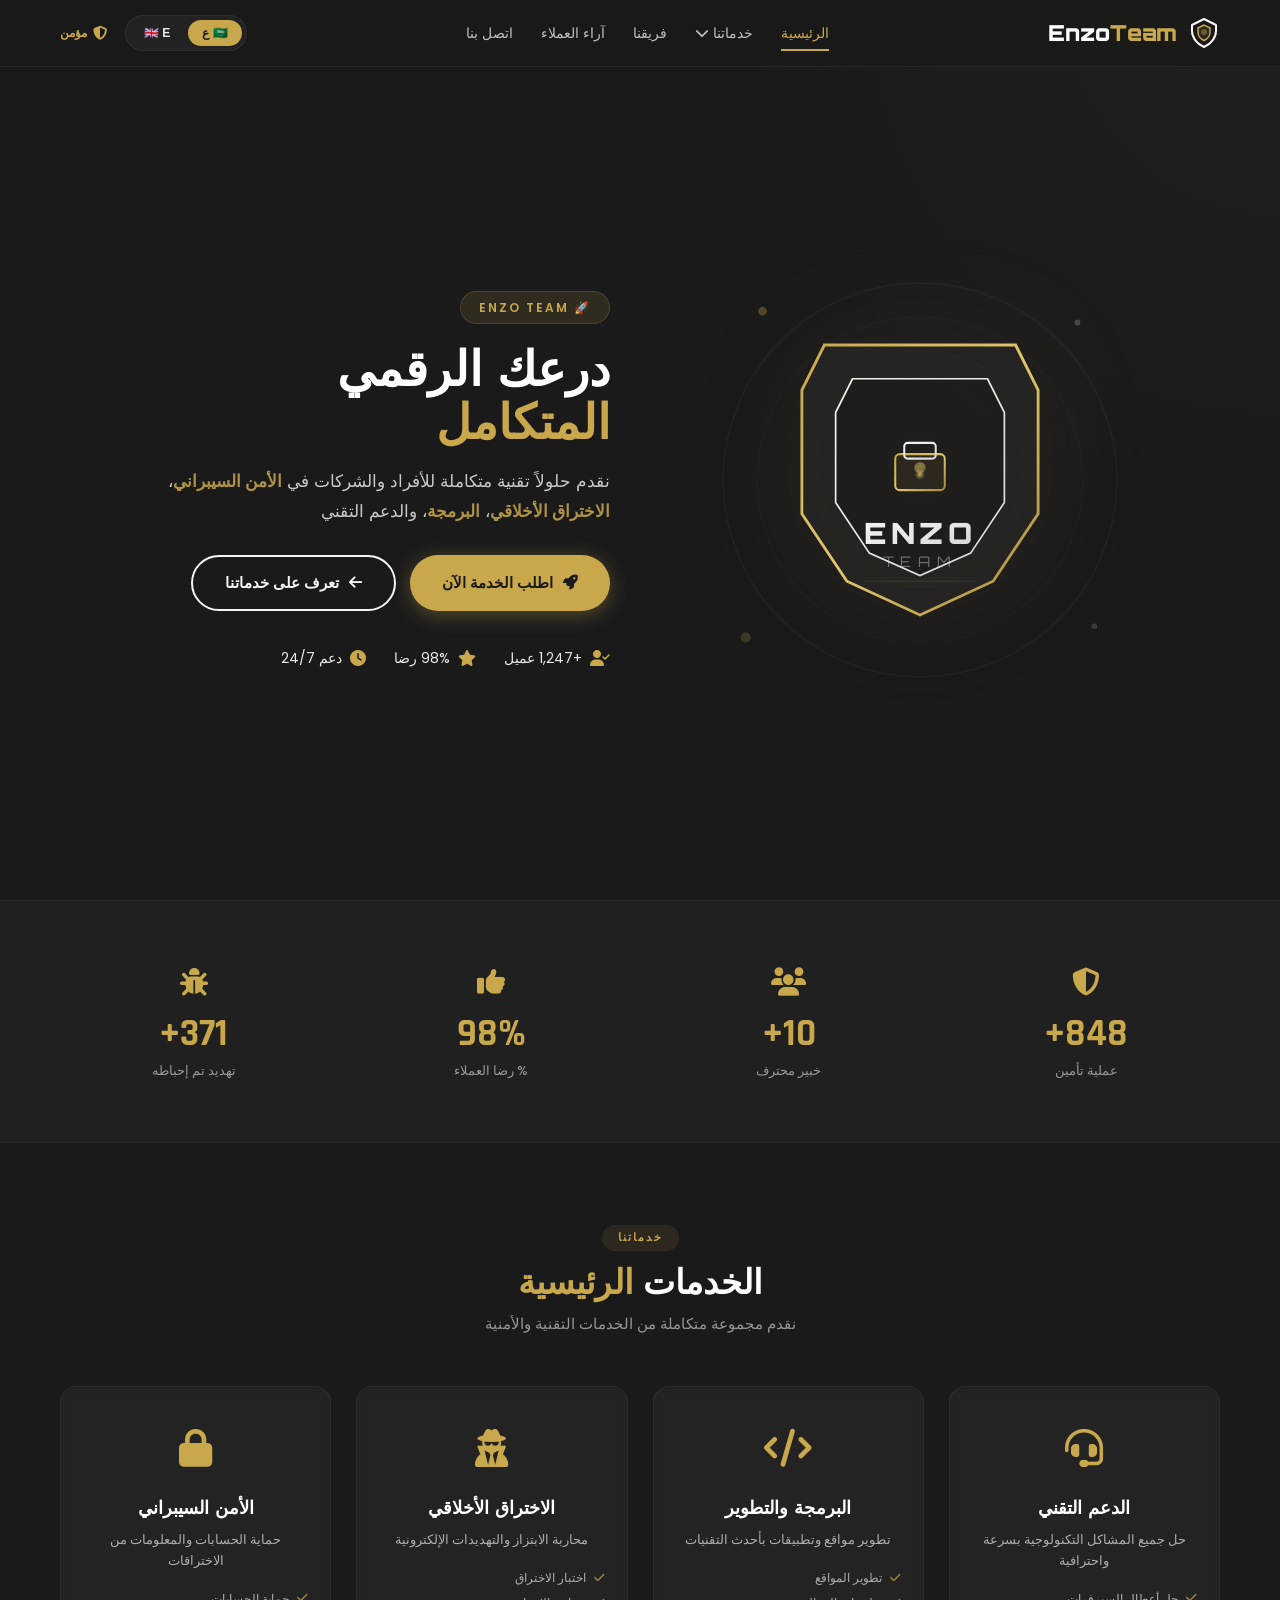
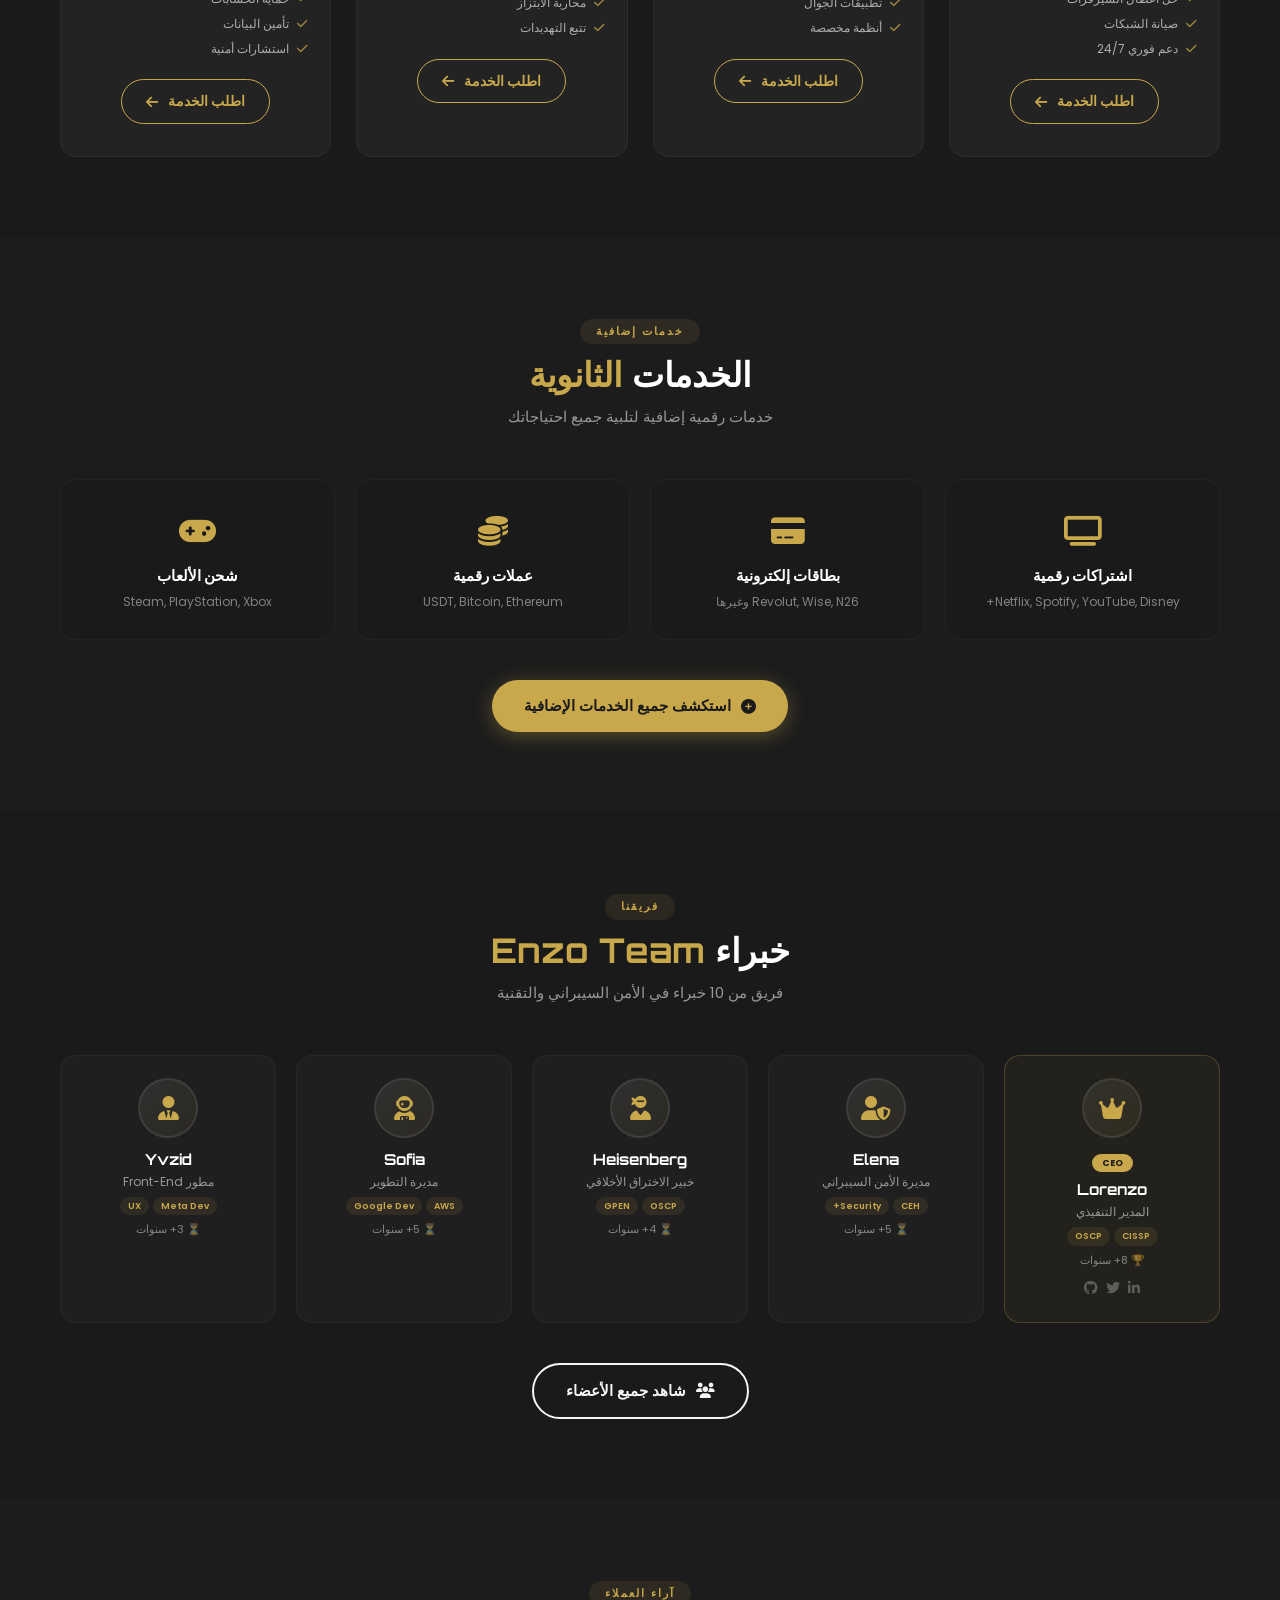
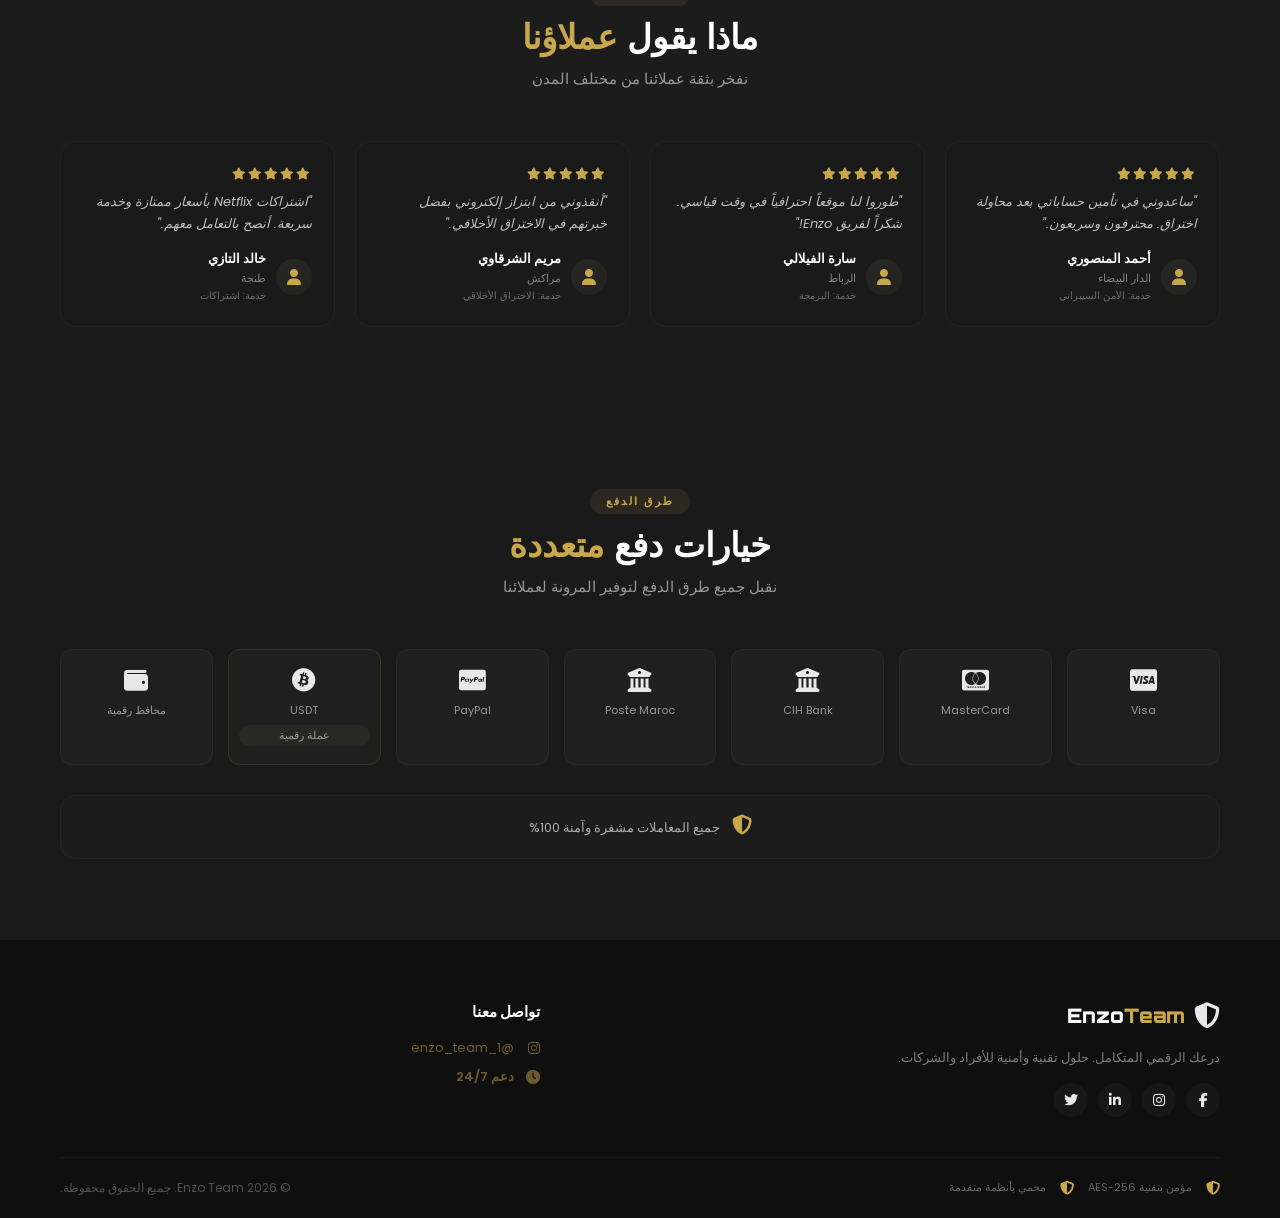
==== commit 2c01e116: "Update index.html" ====
--- a/index.html
+++ b/index.html
@@ -10,29 +10,24 @@
     <link rel="preconnect" href="https://fonts.gstatic.com" crossorigin>
     <link href="https://fonts.googleapis.com/css2?family=Orbitron:wght@400;700;900&family=Poppins:wght@300;400;600;700&family=Rajdhani:wght@500;600;700&display=swap" rel="stylesheet">
     
-    <!-- Font Awesome Icons (Pro-style) -->
+    <!-- Font Awesome -->
     <link rel="stylesheet" href="https://cdnjs.cloudflare.com/ajax/libs/font-awesome/6.5.0/css/all.min.css">
     
     <style>
-        /* ================================================================
-           ROOT VARIABLES
-           ================================================================ */
+        /* ===== الهوية البصرية Enzo Team ===== */
         :root {
-            --primary-dark: #0A1628;
-            --primary-mid: #152A4A;
-            --primary-light: #1E3D6B;
-            --silver: #C8C8C8;
-            --silver-light: #E8E8E8;
-            --silver-gradient: linear-gradient(135deg, #E8E8E8 0%, #C0C0C0 50%, #A8A8A8 100%);
-            --gold: #D4AF37;
-            --gold-dark: #B8960F;
-            --gold-light: #F0D060;
+            --bg-primary: #1A1A1A;
+            --bg-secondary: #2D2D2D;
+            --bg-card: #3A3A3A;
+            --text-primary: #F5F5F5;
+            --text-secondary: #E8E8E8;
+            --text-muted: #AAAAAA;
+            --gold: #C9A84C;
+            --gold-dark: #A8893A;
+            --gold-light: #E0C76A;
             --white: #FFFFFF;
-            --cyan-light: #64FFDA;
-            --text-dark: #0A1628;
-            --text-light: #E8E8E8;
-            --shadow: 0 10px 40px rgba(0, 0, 0, 0.4);
-            --shadow-hover: 0 20px 60px rgba(0, 0, 0, 0.6);
+            --shadow: 0 10px 40px rgba(0, 0, 0, 0.6);
+            --shadow-hover: 0 20px 60px rgba(0, 0, 0, 0.8);
             --border-radius: 16px;
             --transition: all 0.3s cubic-bezier(0.4, 0, 0.2, 1);
             --font-title: 'Orbitron', sans-serif;
@@ -40,63 +35,27 @@
             --font-numbers: 'Rajdhani', sans-serif;
         }
 
-        * {
-            margin: 0;
-            padding: 0;
-            box-sizing: border-box;
-        }
-
-        html {
-            scroll-behavior: smooth;
-        }
-
+        * { margin: 0; padding: 0; box-sizing: border-box; }
+        html { scroll-behavior: smooth; }
         body {
             font-family: var(--font-body);
-            background: var(--primary-dark);
-            color: var(--text-light);
+            background: var(--bg-primary);
+            color: var(--text-secondary);
             line-height: 1.6;
             overflow-x: hidden;
             direction: rtl;
         }
-
-        a {
-            text-decoration: none;
-            color: inherit;
-            transition: var(--transition);
-        }
-
-        ul {
-            list-style: none;
-        }
-
-        .container {
-            max-width: 1200px;
-            margin: 0 auto;
-            padding: 0 20px;
-        }
-
-        ::-webkit-scrollbar {
-            width: 8px;
-        }
-        ::-webkit-scrollbar-track {
-            background: var(--primary-dark);
-        }
-        ::-webkit-scrollbar-thumb {
-            background: var(--silver-gradient);
-            border-radius: 10px;
-        }
-        ::-webkit-scrollbar-thumb:hover {
-            background: var(--gold);
-        }
-
-        ::selection {
-            background: var(--gold);
-            color: var(--primary-dark);
-        }
-
-        /* ================================================================
-           BUTTONS
-           ================================================================ */
+        a { text-decoration: none; color: inherit; transition: var(--transition); }
+        ul { list-style: none; }
+        .container { max-width: 1200px; margin: 0 auto; padding: 0 20px; }
+
+        ::-webkit-scrollbar { width: 8px; }
+        ::-webkit-scrollbar-track { background: var(--bg-primary); }
+        ::-webkit-scrollbar-thumb { background: var(--gold); border-radius: 10px; }
+        ::-webkit-scrollbar-thumb:hover { background: var(--gold-light); }
+        ::selection { background: var(--gold); color: var(--bg-primary); }
+
+        /* ===== BUTTONS ===== */
         .btn {
             display: inline-flex;
             align-items: center;
@@ -111,53 +70,39 @@
             border: none;
             text-decoration: none;
         }
-
         .btn-primary {
-            background: var(--silver-gradient);
-            color: var(--primary-dark);
-            box-shadow: 0 4px 20px rgba(192, 192, 192, 0.25);
+            background: var(--gold);
+            color: var(--bg-primary);
+            box-shadow: 0 4px 20px rgba(201, 168, 76, 0.35);
         }
         .btn-primary:hover {
             transform: translateY(-3px);
-            box-shadow: 0 8px 35px rgba(192, 192, 192, 0.4);
-        }
-
+            box-shadow: 0 8px 35px rgba(201, 168, 76, 0.5);
+            background: var(--gold-light);
+        }
         .btn-secondary {
             background: transparent;
-            color: var(--white);
-            border: 2px solid var(--silver);
+            color: var(--text-primary);
+            border: 2px solid var(--text-primary);
         }
         .btn-secondary:hover {
-            background: var(--silver);
-            color: var(--primary-dark);
+            background: var(--text-primary);
+            color: var(--bg-primary);
             transform: translateY(-3px);
         }
-
         .btn-service {
             background: transparent;
-            color: var(--cyan-light);
-            border: 1px solid var(--cyan-light);
+            color: var(--gold);
+            border: 1px solid var(--gold);
             padding: 10px 24px;
             font-size: 14px;
         }
         .btn-service:hover {
-            background: var(--cyan-light);
-            color: var(--primary-dark);
-        }
-
-        .btn-gold {
-            background: linear-gradient(135deg, var(--gold), var(--gold-dark));
-            color: var(--white);
-            box-shadow: 0 4px 20px rgba(212, 175, 55, 0.3);
-        }
-        .btn-gold:hover {
-            transform: translateY(-3px);
-            box-shadow: 0 8px 35px rgba(212, 175, 55, 0.4);
-        }
-
-        /* ================================================================
-           HEADER
-           ================================================================ */
+            background: var(--gold);
+            color: var(--bg-primary);
+        }
+
+        /* ===== HEADER ===== */
         .header {
             position: fixed;
             top: 0;
@@ -165,22 +110,17 @@
             right: 0;
             z-index: 1000;
             padding: 15px 0;
-            background: rgba(10, 22, 40, 0.95);
+            background: rgba(26, 26, 26, 0.97);
             backdrop-filter: blur(15px);
-            border-bottom: 1px solid rgba(192, 192, 192, 0.06);
-            transition: var(--transition);
-        }
-
+            border-bottom: 1px solid rgba(245, 245, 245, 0.06);
+            transition: var(--transition);
+        }
         .header.scrolled {
             padding: 10px 0;
-            box-shadow: 0 4px 30px rgba(0, 0, 0, 0.5);
-        }
-
-        .header-inner {
-            display: flex;
-            justify-content: space-between;
-            align-items: center;
-        }
+            box-shadow: 0 4px 30px rgba(0, 0, 0, 0.7);
+            border-bottom: 1px solid rgba(201, 168, 76, 0.15);
+        }
+        .header-inner { display: flex; justify-content: space-between; align-items: center; }
 
         .logo a {
             display: flex;
@@ -191,21 +131,10 @@
             font-weight: 900;
             color: var(--white);
         }
-        .logo-icon {
-            font-size: 26px;
-            display: flex;
-            align-items: center;
-        }
-        .logo-icon svg {
-            width: 32px;
-            height: 32px;
-        }
-        .logo-text {
-            color: var(--white);
-        }
-        .logo-highlight {
-            color: var(--gold);
-        }
+        .logo-icon { font-size: 26px; display: flex; align-items: center; }
+        .logo-icon svg { width: 32px; height: 32px; }
+        .logo-text { color: var(--white); }
+        .logo-highlight { color: var(--gold); }
 
         .nav-list {
             display: flex;
@@ -213,7 +142,7 @@
             gap: 28px;
         }
         .nav-list > li > a {
-            color: var(--text-light);
+            color: var(--text-secondary);
             font-size: 14px;
             font-weight: 500;
             padding: 8px 0;
@@ -232,23 +161,16 @@
             transition: var(--transition);
         }
         .nav-list > li > a:hover::after,
-        .nav-list > li > a.active::after {
-            width: 100%;
-        }
+        .nav-list > li > a.active::after { width: 100%; }
         .nav-list > li > a:hover,
-        .nav-list > li > a.active {
-            opacity: 1;
-            color: var(--gold);
-        }
-
-        .dropdown {
-            position: relative;
-        }
+        .nav-list > li > a.active { opacity: 1; color: var(--gold); }
+
+        .dropdown { position: relative; }
         .dropdown-menu {
             position: absolute;
             top: 100%;
             right: 0;
-            background: var(--primary-mid);
+            background: var(--bg-secondary);
             padding: 10px 0;
             border-radius: 12px;
             min-width: 220px;
@@ -257,7 +179,7 @@
             transform: translateY(10px);
             transition: var(--transition);
             box-shadow: var(--shadow);
-            border: 1px solid rgba(192, 192, 192, 0.06);
+            border: 1px solid rgba(245, 245, 245, 0.06);
         }
         .dropdown:hover .dropdown-menu {
             opacity: 1;
@@ -267,12 +189,12 @@
         .dropdown-menu li a {
             display: block;
             padding: 10px 24px;
-            color: var(--text-light);
+            color: var(--text-secondary);
             font-size: 14px;
             transition: var(--transition);
         }
         .dropdown-menu li a:hover {
-            background: rgba(212, 175, 55, 0.08);
+            background: rgba(201, 168, 76, 0.08);
             color: var(--gold);
         }
 
@@ -281,7 +203,6 @@
             align-items: center;
             gap: 18px;
         }
-
         .language-switcher {
             display: flex;
             gap: 4px;
@@ -295,31 +216,27 @@
             border: none;
             padding: 6px 14px;
             border-radius: 50px;
-            color: var(--text-light);
+            color: var(--text-secondary);
             font-size: 12px;
             font-weight: 600;
             cursor: pointer;
             transition: var(--transition);
         }
         .lang-btn.active {
-            background: var(--silver-gradient);
-            color: var(--primary-dark);
-        }
-        .lang-btn:hover:not(.active) {
-            background: rgba(255,255,255,0.06);
-        }
+            background: var(--gold);
+            color: var(--bg-primary);
+        }
+        .lang-btn:hover:not(.active) { background: rgba(255,255,255,0.06); }
 
         .security-badge {
             display: flex;
             align-items: center;
             gap: 6px;
-            color: var(--cyan-light);
+            color: var(--gold);
             font-size: 12px;
             font-weight: 600;
         }
-        .security-badge i {
-            font-size: 14px;
-        }
+        .security-badge i { font-size: 14px; }
 
         .menu-toggle {
             display: none;
@@ -334,23 +251,15 @@
             display: block;
             width: 28px;
             height: 2px;
-            background: var(--white);
+            background: var(--text-primary);
             border-radius: 3px;
             transition: var(--transition);
         }
-        .menu-toggle.active span:nth-child(1) {
-            transform: rotate(45deg) translate(5px, 5px);
-        }
-        .menu-toggle.active span:nth-child(2) {
-            opacity: 0;
-        }
-        .menu-toggle.active span:nth-child(3) {
-            transform: rotate(-45deg) translate(5px, -5px);
-        }
-
-        /* ================================================================
-           HERO SECTION
-           ================================================================ */
+        .menu-toggle.active span:nth-child(1) { transform: rotate(45deg) translate(5px, 5px); }
+        .menu-toggle.active span:nth-child(2) { opacity: 0; }
+        .menu-toggle.active span:nth-child(3) { transform: rotate(-45deg) translate(5px, -5px); }
+
+        /* ===== HERO ===== */
         .hero {
             padding: 140px 0 80px;
             min-height: 100vh;
@@ -359,7 +268,6 @@
             position: relative;
             overflow: hidden;
         }
-
         .hero::before {
             content: '';
             position: absolute;
@@ -367,10 +275,9 @@
             right: -50%;
             width: 100%;
             height: 100%;
-            background: radial-gradient(circle, rgba(212, 175, 55, 0.03) 0%, transparent 70%);
+            background: radial-gradient(circle, rgba(201, 168, 76, 0.04) 0%, transparent 70%);
             pointer-events: none;
         }
-
         .hero-inner {
             display: grid;
             grid-template-columns: 1fr 1fr;
@@ -379,13 +286,11 @@
             position: relative;
             z-index: 1;
         }
-
         .hero-image {
             display: flex;
             justify-content: center;
             align-items: center;
         }
-
         .hero-image-wrapper {
             position: relative;
             width: 100%;
@@ -395,7 +300,6 @@
             justify-content: center;
             align-items: center;
         }
-
         .hero-svg-container {
             position: relative;
             z-index: 2;
@@ -405,39 +309,22 @@
             justify-content: center;
             align-items: center;
         }
-
         .hero-svg-container svg {
             width: 90%;
             height: 90%;
-            filter: drop-shadow(0 0 60px rgba(212, 175, 55, 0.12));
+            filter: drop-shadow(0 0 60px rgba(201, 168, 76, 0.12));
             animation: floatHero 5s ease-in-out infinite;
         }
-
         @keyframes floatHero {
             0%, 100% { transform: translateY(0); }
             50% { transform: translateY(-12px); }
         }
 
-        .hero-shapes-svg {
-            position: absolute;
-            top: 0;
-            left: 0;
-            width: 100%;
-            height: 100%;
-            pointer-events: none;
-            z-index: 0;
-        }
-
-        .hero-shapes-svg svg {
-            width: 100%;
-            height: 100%;
-        }
-
         .hero-tag {
             display: inline-block;
             padding: 6px 18px;
-            background: rgba(212, 175, 55, 0.12);
-            border: 1px solid rgba(212, 175, 55, 0.2);
+            background: rgba(201, 168, 76, 0.12);
+            border: 1px solid rgba(201, 168, 76, 0.2);
             border-radius: 50px;
             font-size: 12px;
             font-weight: 600;
@@ -445,41 +332,33 @@
             margin-bottom: 18px;
             letter-spacing: 2px;
         }
-
         .hero-title {
             font-family: var(--font-title);
             font-size: 48px;
             font-weight: 900;
             line-height: 1.1;
             margin-bottom: 18px;
+            color: var(--white);
         }
         .hero-title-highlight {
             display: block;
-            background: var(--silver-gradient);
-            -webkit-background-clip: text;
-            -webkit-text-fill-color: transparent;
-            background-clip: text;
-        }
-
+            color: var(--gold);
+        }
         .hero-desc {
             font-size: 17px;
-            opacity: 0.8;
+            opacity: 0.85;
             margin-bottom: 28px;
             max-width: 500px;
             line-height: 1.8;
-        }
-        .highlight-text {
-            color: var(--gold);
-            font-weight: 600;
-        }
-
+            color: var(--text-secondary);
+        }
+        .highlight-text { color: var(--gold); font-weight: 600; }
         .hero-buttons {
             display: flex;
             gap: 14px;
             flex-wrap: wrap;
             margin-bottom: 36px;
         }
-
         .hero-trust {
             display: flex;
             gap: 28px;
@@ -489,55 +368,34 @@
             align-items: center;
             gap: 8px;
             font-size: 14px;
-        }
-        .trust-item i {
-            color: var(--gold);
-            font-size: 16px;
-        }
-
-        /* ================================================================
-           STATISTICS
-           ================================================================ */
+            color: var(--text-secondary);
+        }
+        .trust-item i { color: var(--gold); font-size: 16px; }
+
+        /* ===== STATISTICS ===== */
         .statistics {
             padding: 60px 0;
-            background: rgba(21, 42, 74, 0.3);
-            border-top: 1px solid rgba(192, 192, 192, 0.04);
-            border-bottom: 1px solid rgba(192, 192, 192, 0.04);
-        }
-
+            background: rgba(45, 45, 45, 0.35);
+            border-top: 1px solid rgba(245, 245, 245, 0.04);
+            border-bottom: 1px solid rgba(245, 245, 245, 0.04);
+        }
         .stats-grid {
             display: grid;
             grid-template-columns: repeat(4, 1fr);
             gap: 30px;
         }
-
-        .stat-item {
-            text-align: center;
-        }
-        .stat-icon {
-            font-size: 28px;
-            margin-bottom: 6px;
-            color: var(--gold);
-        }
+        .stat-item { text-align: center; }
+        .stat-icon { font-size: 28px; margin-bottom: 6px; color: var(--gold); }
         .stat-number {
             font-family: var(--font-numbers);
             font-size: 38px;
             font-weight: 700;
-            background: var(--silver-gradient);
-            -webkit-background-clip: text;
-            -webkit-text-fill-color: transparent;
-            background-clip: text;
+            color: var(--gold);
             line-height: 1.2;
         }
-        .stat-label {
-            font-size: 13px;
-            opacity: 0.6;
-            margin-top: 4px;
-        }
-
-        /* ================================================================
-           SECTION HEADER
-           ================================================================ */
+        .stat-label { font-size: 13px; opacity: 0.6; margin-top: 4px; color: var(--text-secondary); }
+
+        /* ===== SECTION HEADER ===== */
         .section-header {
             text-align: center;
             margin-bottom: 50px;
@@ -545,7 +403,7 @@
         .section-tag {
             display: inline-block;
             padding: 4px 16px;
-            background: rgba(212, 175, 55, 0.1);
+            background: rgba(201, 168, 76, 0.1);
             border-radius: 50px;
             font-size: 11px;
             font-weight: 600;
@@ -559,38 +417,29 @@
             font-size: 34px;
             font-weight: 700;
             line-height: 1.2;
-        }
-        .section-title .highlight {
-            background: var(--silver-gradient);
-            -webkit-background-clip: text;
-            -webkit-text-fill-color: transparent;
-            background-clip: text;
-        }
+            color: var(--white);
+        }
+        .section-title .highlight { color: var(--gold); }
         .section-desc {
             font-size: 15px;
             opacity: 0.6;
             max-width: 600px;
             margin: 10px auto 0;
-        }
-
-        /* ================================================================
-           SERVICES
-           ================================================================ */
-        .services {
-            padding: 80px 0;
-        }
-
+            color: var(--text-secondary);
+        }
+
+        /* ===== SERVICES ===== */
+        .services { padding: 80px 0; }
         .services-grid {
             display: grid;
             grid-template-columns: repeat(4, 1fr);
             gap: 25px;
         }
-
         .service-card {
-            background: rgba(21, 42, 74, 0.4);
+            background: rgba(45, 45, 45, 0.5);
             padding: 32px 22px;
             border-radius: var(--border-radius);
-            border: 1px solid rgba(192, 192, 192, 0.05);
+            border: 1px solid rgba(245, 245, 245, 0.05);
             transition: var(--transition);
             text-align: center;
             backdrop-filter: blur(4px);
@@ -605,39 +454,30 @@
             left: 0;
             right: 0;
             height: 3px;
-            background: var(--silver-gradient);
+            background: var(--gold);
             opacity: 0;
             transition: var(--transition);
         }
-        .service-card:hover::before {
-            opacity: 1;
-        }
+        .service-card:hover::before { opacity: 1; }
         .service-card:hover {
             transform: translateY(-8px);
-            border-color: rgba(212, 175, 55, 0.2);
+            border-color: rgba(201, 168, 76, 0.25);
             box-shadow: var(--shadow-hover);
         }
-        .service-card a {
-            display: inline-block;
-            width: 100%;
-        }
-
-        .service-icon {
-            font-size: 38px;
-            margin-bottom: 14px;
-            color: var(--gold);
-        }
+        .service-icon { font-size: 38px; margin-bottom: 14px; color: var(--gold); }
         .service-title {
             font-family: var(--font-title);
             font-size: 18px;
             font-weight: 700;
             margin-bottom: 8px;
+            color: var(--white);
         }
         .service-desc {
             font-size: 13px;
             opacity: 0.7;
             margin-bottom: 14px;
             line-height: 1.6;
+            color: var(--text-secondary);
         }
         .service-features {
             text-align: right;
@@ -650,115 +490,85 @@
             align-items: center;
             gap: 8px;
             opacity: 0.7;
-        }
-        .service-features li i {
-            color: var(--gold);
-            font-size: 12px;
-        }
-
-        /* ================================================================
-           SECONDARY SERVICES
-           ================================================================ */
+            color: var(--text-secondary);
+        }
+        .service-features li i { color: var(--gold); font-size: 12px; }
+
+        /* ===== SECONDARY SERVICES ===== */
         .secondary-services {
             padding: 80px 0;
-            background: rgba(21, 42, 74, 0.15);
-        }
-
+            background: rgba(45, 45, 45, 0.15);
+        }
         .secondary-grid {
             display: grid;
             grid-template-columns: repeat(4, 1fr);
             gap: 20px;
             margin-bottom: 40px;
         }
-
         .secondary-card {
-            background: rgba(10, 22, 40, 0.5);
+            background: rgba(26, 26, 26, 0.6);
             padding: 28px 18px;
             border-radius: var(--border-radius);
             text-align: center;
-            border: 1px solid rgba(192, 192, 192, 0.04);
+            border: 1px solid rgba(245, 245, 245, 0.04);
             transition: var(--transition);
             cursor: pointer;
         }
         .secondary-card:hover {
-            border-color: rgba(212, 175, 55, 0.15);
+            border-color: rgba(201, 168, 76, 0.2);
             transform: translateY(-4px);
         }
-        .secondary-card a {
-            display: block;
-            width: 100%;
-            height: 100%;
-        }
-        .secondary-icon {
-            font-size: 30px;
-            margin-bottom: 8px;
-            color: var(--silver);
-        }
-        .secondary-card h4 {
-            font-size: 15px;
-            margin-bottom: 4px;
-        }
-        .secondary-card p {
-            font-size: 12px;
-            opacity: 0.5;
-        }
-
-        .secondary-cta {
-            text-align: center;
-        }
-
-        /* ================================================================
-           TEAM
-           ================================================================ */
-        .team {
-            padding: 80px 0;
-        }
-
+        .secondary-icon { font-size: 30px; margin-bottom: 8px; color: var(--gold); }
+        .secondary-card h4 { font-size: 15px; margin-bottom: 4px; color: var(--white); }
+        .secondary-card p { font-size: 12px; opacity: 0.5; color: var(--text-secondary); }
+        .secondary-cta { text-align: center; }
+
+        /* ===== TEAM ===== */
+        .team { padding: 80px 0; }
         .team-grid {
             display: grid;
             grid-template-columns: repeat(5, 1fr);
             gap: 20px;
             margin-bottom: 40px;
         }
-
         .team-card {
-            background: rgba(21, 42, 74, 0.25);
+            background: rgba(45, 45, 45, 0.3);
             padding: 22px 16px;
             border-radius: var(--border-radius);
             text-align: center;
-            border: 1px solid rgba(192, 192, 192, 0.04);
+            border: 1px solid rgba(245, 245, 245, 0.04);
             transition: var(--transition);
         }
         .team-card:hover {
-            border-color: rgba(212, 175, 55, 0.15);
+            border-color: rgba(201, 168, 76, 0.2);
             transform: translateY(-4px);
         }
         .team-card.featured {
-            border-color: rgba(212, 175, 55, 0.2);
-            background: rgba(212, 175, 55, 0.05);
-        }
-
+            border-color: rgba(201, 168, 76, 0.25);
+            background: rgba(201, 168, 76, 0.05);
+        }
         .team-avatar {
             width: 60px;
             height: 60px;
             border-radius: 50%;
-            background: linear-gradient(135deg, rgba(192,192,192,0.08), rgba(212,175,55,0.08));
+            background: linear-gradient(135deg, rgba(245,245,245,0.08), rgba(201,168,76,0.08));
             display: flex;
             align-items: center;
             justify-content: center;
             font-size: 24px;
             margin: 0 auto 10px;
-            border: 2px solid rgba(192, 192, 192, 0.08);
-            transition: var(--transition);
+            border: 2px solid rgba(245, 245, 245, 0.08);
+            transition: var(--transition);
+            color: var(--gold);
         }
         .team-card:hover .team-avatar {
             border-color: var(--gold);
-            box-shadow: 0 0 30px rgba(212, 175, 55, 0.08);
+            box-shadow: 0 0 30px rgba(201, 168, 76, 0.1);
         }
         .team-badge {
             display: inline-block;
             background: var(--gold);
-            color: var(--primary-dark);
+            color: var(--bg-primary);
             font-size: 9px;
             font-weight: 700;
             padding: 2px 10px;
@@ -769,12 +579,14 @@
             font-family: var(--font-title);
             font-size: 15px;
             font-weight: 700;
+            color: var(--white);
         }
         .team-role {
             font-size: 12px;
             opacity: 0.6;
             display: block;
             margin-bottom: 6px;
+            color: var(--text-secondary);
         }
         .team-certifications {
             display: flex;
@@ -787,13 +599,14 @@
             font-size: 9px;
             padding: 2px 8px;
             border-radius: 50px;
-            background: rgba(212, 175, 55, 0.1);
+            background: rgba(201, 168, 76, 0.1);
             color: var(--gold);
             font-weight: 600;
         }
         .team-experience {
             font-size: 11px;
             opacity: 0.5;
+            color: var(--text-secondary);
         }
         .team-social {
             display: flex;
@@ -802,46 +615,35 @@
             margin-top: 8px;
         }
         .team-social a {
-            color: var(--text-light);
+            color: var(--text-secondary);
             opacity: 0.3;
             transition: var(--transition);
             font-size: 14px;
         }
-        .team-social a:hover {
-            opacity: 1;
-            color: var(--gold);
-        }
-
-        .team-view-all {
-            text-align: center;
-        }
-
-        /* ================================================================
-           TESTIMONIALS
-           ================================================================ */
+        .team-social a:hover { opacity: 1; color: var(--gold); }
+        .team-view-all { text-align: center; }
+
+        /* ===== TESTIMONIALS ===== */
         .testimonials {
             padding: 80px 0;
-            background: rgba(21, 42, 74, 0.12);
-        }
-
+            background: rgba(45, 45, 45, 0.12);
+        }
         .testimonials-grid {
             display: grid;
             grid-template-columns: repeat(4, 1fr);
             gap: 20px;
         }
-
         .testimonial-card {
-            background: rgba(10, 22, 40, 0.5);
+            background: rgba(26, 26, 26, 0.6);
             padding: 22px;
             border-radius: var(--border-radius);
-            border: 1px solid rgba(192, 192, 192, 0.04);
+            border: 1px solid rgba(245, 245, 245, 0.04);
             transition: var(--transition);
         }
         .testimonial-card:hover {
-            border-color: rgba(212, 175, 55, 0.1);
+            border-color: rgba(201, 168, 76, 0.12);
             transform: translateY(-3px);
         }
-
         .testimonial-stars {
             color: var(--gold);
             font-size: 12px;
@@ -854,6 +656,7 @@
             opacity: 0.8;
             margin-bottom: 14px;
             font-style: italic;
+            color: var(--text-secondary);
         }
         .testimonial-author {
             display: flex;
@@ -864,111 +667,82 @@
             width: 36px;
             height: 36px;
             border-radius: 50%;
-            background: linear-gradient(135deg, rgba(192,192,192,0.06), rgba(212,175,55,0.06));
+            background: linear-gradient(135deg, rgba(245,245,245,0.06), rgba(201,168,76,0.06));
             display: flex;
             align-items: center;
             justify-content: center;
             font-size: 16px;
             flex-shrink: 0;
-        }
-        .author-info h5 {
-            font-size: 13px;
-            font-weight: 600;
-        }
-        .author-info span {
-            font-size: 11px;
-            opacity: 0.5;
-            display: block;
-        }
-        .author-info small {
-            font-size: 10px;
-            opacity: 0.4;
-            display: block;
-        }
-
-        /* ================================================================
-           PAYMENTS
-           ================================================================ */
-        .payments {
-            padding: 80px 0;
-        }
-
+            color: var(--gold);
+        }
+        .author-info h5 { font-size: 13px; font-weight: 600; color: var(--white); }
+        .author-info span { font-size: 11px; opacity: 0.5; display: block; color: var(--text-secondary); }
+        .author-info small { font-size: 10px; opacity: 0.4; display: block; color: var(--text-secondary); }
+
+        /* ===== PAYMENTS ===== */
+        .payments { padding: 80px 0; }
         .payments-grid {
             display: grid;
             grid-template-columns: repeat(7, 1fr);
             gap: 15px;
             margin-bottom: 30px;
         }
-
         .payment-item {
-            background: rgba(21, 42, 74, 0.25);
+            background: rgba(45, 45, 45, 0.3);
             padding: 18px 10px;
             border-radius: 12px;
             text-align: center;
-            border: 1px solid rgba(192, 192, 192, 0.04);
+            border: 1px solid rgba(245, 245, 245, 0.04);
             transition: var(--transition);
         }
         .payment-item:hover {
-            border-color: rgba(212, 175, 55, 0.15);
+            border-color: rgba(201, 168, 76, 0.2);
             transform: translateY(-2px);
         }
         .payment-item i {
             font-size: 24px;
             display: block;
             margin-bottom: 4px;
-            color: var(--silver);
-        }
-        .payment-item span {
-            font-size: 11px;
-            opacity: 0.6;
-        }
-        .payment-item.crypto {
-            border-color: rgba(212, 175, 55, 0.15);
-        }
+            color: var(--text-secondary);
+        }
+        .payment-item span { font-size: 11px; opacity: 0.6; color: var(--text-secondary); }
+        .payment-item.crypto { border-color: rgba(201, 168, 76, 0.15); }
         .crypto-badge {
             display: block;
             font-size: 8px;
-            background: rgba(212, 175, 55, 0.1);
+            background: rgba(201, 168, 76, 0.1);
             color: var(--gold);
             padding: 2px 6px;
             border-radius: 50px;
             margin-top: 3px;
         }
-
         .payment-security {
             text-align: center;
             padding: 18px;
-            background: rgba(21, 42, 74, 0.15);
+            background: rgba(45, 45, 45, 0.15);
             border-radius: var(--border-radius);
-            border: 1px solid rgba(192, 192, 192, 0.04);
-        }
-        .payment-security i {
-            color: var(--cyan-light);
-            font-size: 20px;
-            margin-left: 8px;
-        }
+            border: 1px solid rgba(245, 245, 245, 0.04);
+        }
+        .payment-security i { color: var(--gold); font-size: 20px; margin-left: 8px; }
         .payment-security p {
             font-size: 13px;
             display: inline;
             opacity: 0.7;
-        }
-
-        /* ================================================================
-           FOOTER
-           ================================================================ */
+            color: var(--text-secondary);
+        }
+
+        /* ===== FOOTER ===== */
         .footer {
             padding: 60px 0 20px;
-            background: rgba(5, 12, 22, 0.95);
-            border-top: 1px solid rgba(192, 192, 192, 0.04);
-        }
-
+            background: rgba(15, 15, 15, 0.98);
+            border-top: 1px solid rgba(245, 245, 245, 0.04);
+        }
         .footer-grid {
             display: grid;
-            grid-template-columns: 2fr 1fr 1fr 1.5fr;
+            grid-template-columns: 2fr 1.5fr;
             gap: 40px;
             margin-bottom: 40px;
         }
-
         .footer-logo {
             display: flex;
             align-items: center;
@@ -983,6 +757,8 @@
             opacity: 0.5;
             line-height: 1.8;
             margin-bottom: 14px;
+            color: var(--text-secondary);
+            max-width: 400px;
         }
         .footer-social {
             display: flex;
@@ -998,29 +774,18 @@
             justify-content: center;
             transition: var(--transition);
             font-size: 14px;
+            color: var(--text-secondary);
         }
         .footer-social a:hover {
             background: var(--gold);
-            color: var(--primary-dark);
+            color: var(--bg-primary);
         }
 
         .footer-col h4 {
             font-size: 15px;
             font-weight: 700;
             margin-bottom: 14px;
-            color: var(--silver-light);
-        }
-        .footer-col ul li {
-            margin-bottom: 6px;
-        }
-        .footer-col ul li a {
-            font-size: 13px;
-            opacity: 0.5;
-            transition: var(--transition);
-        }
-        .footer-col ul li a:hover {
-            opacity: 1;
-            color: var(--gold);
+            color: var(--white);
         }
         .footer-contact li {
             font-size: 13px;
@@ -1029,15 +794,25 @@
             align-items: center;
             gap: 10px;
             margin-bottom: 8px;
+            color: var(--text-secondary);
         }
         .footer-contact li i {
             color: var(--gold);
             width: 16px;
             font-size: 14px;
         }
+        .footer-contact li a {
+            color: var(--gold);
+            transition: var(--transition);
+        }
+        .footer-contact li a:hover { opacity: 0.7; }
+        .footer-contact .highlight-text {
+            color: var(--gold);
+            font-weight: 600;
+        }
 
         .footer-bottom {
-            border-top: 1px solid rgba(192, 192, 192, 0.04);
+            border-top: 1px solid rgba(245, 245, 245, 0.04);
             padding-top: 20px;
             display: flex;
             justify-content: space-between;
@@ -1052,21 +827,20 @@
             flex-wrap: wrap;
         }
         .footer-security i {
-            color: var(--cyan-light);
+            color: var(--gold);
             font-size: 14px;
         }
         .footer-security span {
             font-size: 11px;
             opacity: 0.4;
+            color: var(--text-secondary);
         }
         .footer-copy {
             font-size: 12px;
             opacity: 0.3;
-        }
-
-        /* ================================================================
-           BACK TO TOP
-           ================================================================ */
+            color: var(--text-secondary);
+        }
+
         .back-to-top {
             position: fixed;
             bottom: 30px;
@@ -1074,9 +848,9 @@
             width: 42px;
             height: 42px;
             border-radius: 50%;
-            background: var(--silver-gradient);
+            background: var(--gold);
             border: none;
-            color: var(--primary-dark);
+            color: var(--bg-primary);
             font-size: 18px;
             cursor: pointer;
             transition: var(--transition);
@@ -1092,19 +866,11 @@
         }
         .back-to-top:hover {
             transform: translateY(-4px);
-            box-shadow: 0 8px 30px rgba(192, 192, 192, 0.25);
-        }
-
-        /* ================================================================
-           PAGE TRANSITIONS
-           ================================================================ */
-        .page-link {
-            cursor: pointer;
-        }
-
-        /* ================================================================
-           RESPONSIVE
-           ================================================================ */
+            box-shadow: 0 8px 30px rgba(201, 168, 76, 0.3);
+            background: var(--gold-light);
+        }
+
+        /* ===== RESPONSIVE ===== */
         @media (max-width: 1200px) {
             .team-grid { grid-template-columns: repeat(3, 1fr); }
             .payments-grid { grid-template-columns: repeat(4, 1fr); }
@@ -1121,21 +887,20 @@
             .hero-buttons { justify-content: center; }
             .hero-trust { justify-content: center; }
             .hero-title { font-size: 36px; }
-            .hero-svg-container svg { width: 70%; height: 70%; }
             
             .services-grid { grid-template-columns: repeat(2, 1fr); }
             .secondary-grid { grid-template-columns: repeat(2, 1fr); }
             .testimonials-grid { grid-template-columns: repeat(2, 1fr); }
-            .footer-grid { grid-template-columns: 1fr 1fr; }
+            .footer-grid { grid-template-columns: 1fr; }
             
             .nav {
                 position: fixed;
                 top: 70px;
                 left: 0;
                 right: 0;
-                background: var(--primary-dark);
+                background: var(--bg-primary);
                 padding: 30px;
-                border-bottom: 1px solid rgba(192, 192, 192, 0.06);
+                border-bottom: 1px solid rgba(245, 245, 245, 0.06);
                 opacity: 0;
                 visibility: hidden;
                 transform: translateY(-20px);
@@ -1176,7 +941,6 @@
             .footer-security { justify-content: center; }
             .hero-title { font-size: 30px; }
             .section-title { font-size: 26px; }
-            .hero-svg-container svg { width: 60%; height: 60%; }
         }
 
         @media (max-width: 480px) {
@@ -1185,14 +949,11 @@
             .secondary-grid { grid-template-columns: 1fr; }
             .hero-buttons .btn { width: 100%; justify-content: center; }
             .hero-trust { flex-wrap: wrap; gap: 14px; }
-            .hero-svg-container svg { width: 80%; height: 80%; }
         }
     </style>
 </head>
 <body>
-    <!-- ============================================================ -->
-    <!-- HEADER -->
-    <!-- ============================================================ -->
+    <!-- ===== HEADER ===== -->
     <header class="header" id="header">
         <div class="container">
             <div class="header-inner">
@@ -1200,20 +961,18 @@
                     <a href="index.html">
                         <span class="logo-icon">
                             <svg viewBox="0 0 32 32" fill="none" xmlns="http://www.w3.org/2000/svg">
-                                <path d="M16 2L4 8V14C4 20.5 9 27 16 30C23 27 28 20.5 28 14V8L16 2Z" 
-                                      stroke="url(#logoGrad)" stroke-width="2" stroke-linejoin="round"/>
-                                <path d="M16 8L10 11V15.5C10 18.5 12.5 22 16 23.5C19.5 22 22 18.5 22 15.5V11L16 8Z" 
-                                      fill="rgba(212,175,55,0.1)" stroke="url(#logoGrad2)" stroke-width="1.5"/>
+                                <path d="M16 2L4 8V14C4 20.5 9 27 16 30C23 27 28 20.5 28 14V8L16 2Z" stroke="url(#logoGrad)" stroke-width="2" stroke-linejoin="round"/>
+                                <path d="M16 8L10 11V15.5C10 18.5 12.5 22 16 23.5C19.5 22 22 18.5 22 15.5V11L16 8Z" fill="rgba(201,168,76,0.1)" stroke="url(#logoGrad2)" stroke-width="1.5"/>
                                 <circle cx="16" cy="15" r="3" fill="url(#logoGrad2)" opacity="0.4"/>
                                 <defs>
                                     <linearGradient id="logoGrad" x1="2" y1="2" x2="30" y2="30">
-                                        <stop offset="0%" stop-color="#E8E8E8"/>
-                                        <stop offset="50%" stop-color="#C0C0C0"/>
-                                        <stop offset="100%" stop-color="#A8A8A8"/>
+                                        <stop offset="0%" stop-color="#F5F5F5"/>
+                                        <stop offset="50%" stop-color="#E8E8E8"/>
+                                        <stop offset="100%" stop-color="#D4D4D4"/>
                                     </linearGradient>
                                     <linearGradient id="logoGrad2" x1="10" y1="8" x2="22" y2="24">
-                                        <stop offset="0%" stop-color="#D4AF37"/>
-                                        <stop offset="100%" stop-color="#B8960F"/>
+                                        <stop offset="0%" stop-color="#C9A84C"/>
+                                        <stop offset="100%" stop-color="#A8893A"/>
                                     </linearGradient>
                                 </defs>
                             </svg>
@@ -1237,7 +996,6 @@
                         </li>
                         <li><a href="team.html">فريقنا</a></li>
                         <li><a href="#testimonials">آراء العملاء</a></li>
-                        <li><a href="blog.html">المدونة</a></li>
                         <li><a href="contact.html">اتصل بنا</a></li>
                     </ul>
                 </nav>
@@ -1261,9 +1019,7 @@
         </div>
     </header>
 
-    <!-- ============================================================ -->
-    <!-- HERO SECTION -->
-    <!-- ============================================================ -->
+    <!-- ===== HERO ===== -->
     <section class="hero" id="hero">
         <div class="container">
             <div class="hero-inner">
@@ -1271,113 +1027,46 @@
                     <div class="hero-image-wrapper">
                         <div class="hero-svg-container">
                             <svg viewBox="0 0 400 400" xmlns="http://www.w3.org/2000/svg">
-                                <!-- Background rings -->
-                                <circle cx="200" cy="200" r="175" fill="none" stroke="rgba(192,192,192,0.03)" stroke-width="1.5"/>
-                                <circle cx="200" cy="200" r="145" fill="none" stroke="rgba(212,175,55,0.04)" stroke-width="1"/>
-                                <circle cx="200" cy="200" r="115" fill="none" stroke="rgba(192,192,192,0.02)" stroke-width="1"/>
-                                
-                                <!-- Main Shield -->
+                                <circle cx="200" cy="200" r="175" fill="none" stroke="rgba(245,245,245,0.03)" stroke-width="1.5"/>
+                                <circle cx="200" cy="200" r="145" fill="none" stroke="rgba(201,168,76,0.04)" stroke-width="1"/>
+                                <circle cx="200" cy="200" r="115" fill="none" stroke="rgba(245,245,245,0.02)" stroke-width="1"/>
                                 <g transform="translate(200, 195)">
-                                    <!-- Outer Shield -->
-                                    <path d="M-85 -115 L85 -115 L105 -75 L105 35 L65 95 L0 125 L-65 95 L-105 35 L-105 -75 Z" 
-                                          fill="rgba(21,42,74,0.4)" 
-                                          stroke="url(#shieldGold)" 
-                                          stroke-width="2.5"/>
-                                    
-                                    <!-- Inner Shield -->
-                                    <path d="M-60 -85 L60 -85 L75 -55 L75 25 L45 70 L0 90 L-45 70 L-75 25 L-75 -55 Z" 
-                                          fill="rgba(10,22,40,0.6)" 
-                                          stroke="url(#shieldSilver)" 
-                                          stroke-width="1.5"/>
-                                    
-                                    <!-- Lock Icon -->
-                                    <rect x="-22" y="-18" width="44" height="32" rx="4" 
-                                          fill="rgba(212,175,55,0.08)" 
-                                          stroke="url(#shieldGold)" 
-                                          stroke-width="1.8"/>
-                                    <rect x="-14" y="-28" width="28" height="14" rx="3" 
-                                          fill="none" 
-                                          stroke="url(#shieldSilver)" 
-                                          stroke-width="1.8"/>
-                                    <circle cx="0" cy="-6" r="5" 
-                                          fill="url(#shieldGold)" 
-                                          opacity="0.5"/>
-                                    
-                                    <!-- Center Star -->
+                                    <path d="M-85 -115 L85 -115 L105 -75 L105 35 L65 95 L0 125 L-65 95 L-105 35 L-105 -75 Z" fill="rgba(45,45,45,0.4)" stroke="url(#shieldGold)" stroke-width="2.5"/>
+                                    <path d="M-60 -85 L60 -85 L75 -55 L75 25 L45 70 L0 90 L-45 70 L-75 25 L-75 -55 Z" fill="rgba(26,26,26,0.6)" stroke="url(#shieldSilver)" stroke-width="1.5"/>
+                                    <rect x="-22" y="-18" width="44" height="32" rx="4" fill="rgba(201,168,76,0.08)" stroke="url(#shieldGold)" stroke-width="1.8"/>
+                                    <rect x="-14" y="-28" width="28" height="14" rx="3" fill="none" stroke="url(#shieldSilver)" stroke-width="1.8"/>
+                                    <circle cx="0" cy="-6" r="5" fill="url(#shieldGold)" opacity="0.5"/>
                                     <circle cx="0" cy="0" r="4" fill="url(#shieldGold)" opacity="0.3"/>
                                     <circle cx="0" cy="0" r="2" fill="url(#shieldGold)" opacity="0.6"/>
-                                    
-                                    <!-- ENZO Text -->
-                                    <text x="0" y="62" 
-                                          font-family="Orbitron, sans-serif" 
-                                          font-size="26" 
-                                          font-weight="900" 
-                                          fill="url(#shieldSilver)" 
-                                          text-anchor="middle" 
-                                          letter-spacing="4">ENZO</text>
-                                    <text x="0" y="82" 
-                                          font-family="Orbitron, sans-serif" 
-                                          font-size="13" 
-                                          font-weight="400" 
-                                          fill="#C0C0C0" 
-                                          text-anchor="middle" 
-                                          letter-spacing="6" 
-                                          opacity="0.4">TEAM</text>
-                                    
-                                    <!-- Decorative lines -->
-                                    <line x1="-50" y1="95" x2="50" y2="95" stroke="rgba(212,175,55,0.15)" stroke-width="1"/>
-                                    <line x1="-30" y1="100" x2="30" y2="100" stroke="rgba(212,175,55,0.08)" stroke-width="0.5"/>
+                                    <text x="0" y="62" font-family="Orbitron, sans-serif" font-size="26" font-weight="900" fill="url(#shieldSilver)" text-anchor="middle" letter-spacing="4">ENZO</text>
+                                    <text x="0" y="82" font-family="Orbitron, sans-serif" font-size="13" font-weight="400" fill="#E8E8E8" text-anchor="middle" letter-spacing="6" opacity="0.4">TEAM</text>
+                                    <line x1="-50" y1="95" x2="50" y2="95" stroke="rgba(201,168,76,0.15)" stroke-width="1"/>
+                                    <line x1="-30" y1="100" x2="30" y2="100" stroke="rgba(201,168,76,0.08)" stroke-width="0.5"/>
                                 </g>
-                                
-                                <!-- Orbiting particles -->
-                                <circle cx="60" cy="50" r="3" fill="rgba(212,175,55,0.3)">
+                                <circle cx="60" cy="50" r="3" fill="rgba(201,168,76,0.3)">
                                     <animate attributeName="r" values="3;6;3" dur="3s" repeatCount="indefinite"/>
                                 </circle>
-                                <circle cx="340" cy="60" r="2.5" fill="rgba(192,192,192,0.2)">
+                                <circle cx="340" cy="60" r="2.5" fill="rgba(245,245,245,0.2)">
                                     <animate attributeName="r" values="2.5;5;2.5" dur="3.5s" repeatCount="indefinite"/>
                                 </circle>
-                                <circle cx="45" cy="340" r="3.5" fill="rgba(212,175,55,0.2)">
+                                <circle cx="45" cy="340" r="3.5" fill="rgba(201,168,76,0.2)">
                                     <animate attributeName="r" values="3.5;7;3.5" dur="4s" repeatCount="indefinite"/>
                                 </circle>
-                                <circle cx="355" cy="330" r="2" fill="rgba(192,192,192,0.15)">
+                                <circle cx="355" cy="330" r="2" fill="rgba(245,245,245,0.15)">
                                     <animate attributeName="r" values="2;5;2" dur="3.8s" repeatCount="indefinite"/>
                                 </circle>
-                                <circle cx="100" cy="280" r="2" fill="rgba(212,175,55,0.15)">
-                                    <animate attributeName="r" values="2;4;2" dur="4.2s" repeatCount="indefinite"/>
-                                </circle>
-                                <circle cx="300" cy="120" r="2.5" fill="rgba(192,192,192,0.12)">
-                                    <animate attributeName="r" values="2.5;5;2.5" dur="3.2s" repeatCount="indefinite"/>
-                                </circle>
-                                
                                 <defs>
                                     <linearGradient id="shieldGold" x1="0%" y1="0%" x2="100%" y2="100%">
-                                        <stop offset="0%" stop-color="#D4AF37"/>
-                                        <stop offset="50%" stop-color="#F0D060"/>
-                                        <stop offset="100%" stop-color="#B8960F"/>
+                                        <stop offset="0%" stop-color="#C9A84C"/>
+                                        <stop offset="50%" stop-color="#E0C76A"/>
+                                        <stop offset="100%" stop-color="#A8893A"/>
                                     </linearGradient>
                                     <linearGradient id="shieldSilver" x1="0%" y1="0%" x2="100%" y2="100%">
-                                        <stop offset="0%" stop-color="#E8E8E8"/>
-                                        <stop offset="50%" stop-color="#C0C0C0"/>
-                                        <stop offset="100%" stop-color="#A8A8A8"/>
+                                        <stop offset="0%" stop-color="#F5F5F5"/>
+                                        <stop offset="50%" stop-color="#E8E8E8"/>
+                                        <stop offset="100%" stop-color="#D4D4D4"/>
                                     </linearGradient>
                                 </defs>
-                            </svg>
-                        </div>
-                        
-                        <div class="hero-shapes-svg">
-                            <svg viewBox="0 0 520 520" xmlns="http://www.w3.org/2000/svg">
-                                <circle cx="80" cy="80" r="100" fill="rgba(212,175,55,0.02)">
-                                    <animate attributeName="r" values="100;120;100" dur="6s" repeatCount="indefinite"/>
-                                </circle>
-                                <circle cx="440" cy="440" r="130" fill="rgba(192,192,192,0.015)">
-                                    <animate attributeName="r" values="130;150;130" dur="7s" repeatCount="indefinite"/>
-                                </circle>
-                                <circle cx="420" cy="70" r="70" fill="rgba(100,255,218,0.015)">
-                                    <animate attributeName="r" values="70;90;70" dur="5s" repeatCount="indefinite"/>
-                                </circle>
-                                <circle cx="70" cy="420" r="80" fill="rgba(212,175,55,0.015)">
-                                    <animate attributeName="r" values="80;100;80" dur="6.5s" repeatCount="indefinite"/>
-                                </circle>
                             </svg>
                         </div>
                     </div>
@@ -1425,9 +1114,7 @@
         </div>
     </section>
 
-    <!-- ============================================================ -->
-    <!-- STATISTICS -->
-    <!-- ============================================================ -->
+    <!-- ===== STATISTICS ===== -->
     <section class="statistics" id="statistics">
         <div class="container">
             <div class="stats-grid">
@@ -1455,9 +1142,7 @@
         </div>
     </section>
 
-    <!-- ============================================================ -->
-    <!-- SERVICES -->
-    <!-- ============================================================ -->
+    <!-- ===== SERVICES ===== -->
     <section class="services" id="services">
         <div class="container">
             <div class="section-header">
@@ -1518,9 +1203,7 @@
         </div>
     </section>
 
-    <!-- ============================================================ -->
-    <!-- SECONDARY SERVICES -->
-    <!-- ============================================================ -->
+    <!-- ===== SECONDARY SERVICES ===== -->
     <section class="secondary-services" id="secondary">
         <div class="container">
             <div class="section-header">
@@ -1560,9 +1243,7 @@
         </div>
     </section>
 
-    <!-- ============================================================ -->
-    <!-- TEAM -->
-    <!-- ============================================================ -->
+    <!-- ===== TEAM ===== -->
     <section class="team" id="team">
         <div class="container">
             <div class="section-header">
@@ -1602,7 +1283,7 @@
                 
                 <div class="team-card">
                     <div class="team-avatar"><i class="fas fa-user-ninja"></i></div>
-                    <h4 class="team-name">Max</h4>
+                    <h4 class="team-name">Heisenberg</h4>
                     <span class="team-role">خبير الاختراق الأخلاقي</span>
                     <div class="team-certifications">
                         <span class="cert">OSCP</span>
@@ -1624,7 +1305,7 @@
                 
                 <div class="team-card">
                     <div class="team-avatar"><i class="fas fa-user-tie"></i></div>
-                    <h4 class="team-name">Rayan</h4>
+                    <h4 class="team-name">Yvzid</h4>
                     <span class="team-role">مطور Front-End</span>
                     <div class="team-certifications">
                         <span class="cert">Meta Dev</span>
@@ -1642,9 +1323,7 @@
         </div>
     </section>
 
-    <!-- ============================================================ -->
-    <!-- TESTIMONIALS -->
-    <!-- ============================================================ -->
+    <!-- ===== TESTIMONIALS ===== -->
     <section class="testimonials" id="testimonials">
         <div class="container">
             <div class="section-header">
@@ -1709,9 +1388,7 @@
         </div>
     </section>
 
-    <!-- ============================================================ -->
-    <!-- PAYMENTS -->
-    <!-- ============================================================ -->
+    <!-- ===== PAYMENTS ===== -->
     <section class="payments" id="payments">
         <div class="container">
             <div class="section-header">
@@ -1759,9 +1436,7 @@
         </div>
     </section>
 
-    <!-- ============================================================ -->
-    <!-- FOOTER -->
-    <!-- ============================================================ -->
+    <!-- ===== FOOTER ===== -->
     <footer class="footer">
         <div class="container">
             <div class="footer-grid">
@@ -1773,41 +1448,23 @@
                     <p class="footer-about">درعك الرقمي المتكامل. حلول تقنية وأمنية للأفراد والشركات.</p>
                     <div class="footer-social">
                         <a href="#"><i class="fab fa-facebook-f"></i></a>
-                        <a href="#"><i class="fab fa-instagram"></i></a>
+                        <a href="https://www.instagram.com/enzo_team_1" target="_blank"><i class="fab fa-instagram"></i></a>
                         <a href="#"><i class="fab fa-linkedin-in"></i></a>
                         <a href="#"><i class="fab fa-twitter"></i></a>
                     </div>
-                </div>
-                
-                <div class="footer-col">
-                    <h4>خدماتنا</h4>
-                    <ul>
-                        <li><a href="support.html">الدعم التقني</a></li>
-                        <li><a href="programming.html">البرمجة والتطوير</a></li>
-                        <li><a href="hacking.html">الاختراق الأخلاقي</a></li>
-                        <li><a href="cybersecurity.html">الأمن السيبراني</a></li>
-                        <li><a href="secondary.html">الخدمات الثانوية</a></li>
-                    </ul>
-                </div>
-                
-                <div class="footer-col">
-                    <h4>روابط سريعة</h4>
-                    <ul>
-                        <li><a href="team.html">فريقنا</a></li>
-                        <li><a href="blog.html">المدونة</a></li>
-                        <li><a href="contact.html">اتصل بنا</a></li>
-                        <li><a href="#">الأسئلة الشائعة</a></li>
-                        <li><a href="#">سياسة الخصوصية</a></li>
-                    </ul>
                 </div>
                 
                 <div class="footer-col">
                     <h4>تواصل معنا</h4>
                     <ul class="footer-contact">
-                        <li><i class="fas fa-envelope"></i> contact@enzoteam.com</li>
-                        <li><i class="fas fa-phone"></i> +212 6XX-XXXXXX</li>
-                        <li><i class="fas fa-map-marker-alt"></i> الدار البيضاء</li>
-                        <li><i class="fas fa-clock"></i> دعم 24/7</li>
+                        <li>
+                            <i class="fab fa-instagram"></i>
+                            <a href="https://www.instagram.com/enzo_team_1" target="_blank">@enzo_team_1</a>
+                        </li>
+                        <li>
+                            <i class="fas fa-clock"></i>
+                            <span class="highlight-text">دعم 24/7</span>
+                        </li>
                     </ul>
                 </div>
             </div>
@@ -1824,19 +1481,14 @@
         </div>
     </footer>
 
-    <!-- ============================================================ -->
-    <!-- BACK TO TOP -->
-    <!-- ============================================================ -->
+    <!-- ===== BACK TO TOP ===== -->
     <button class="back-to-top" id="backToTop">
         <i class="fas fa-chevron-up"></i>
     </button>
 
-    <!-- ============================================================ -->
-    <!-- JAVASCRIPT -->
-    <!-- ============================================================ -->
+    <!-- ===== JAVASCRIPT ===== -->
     <script>
         document.addEventListener('DOMContentLoaded', function() {
-            // Mobile Menu
             const menuToggle = document.getElementById('menuToggle');
             const nav = document.getElementById('nav');
             
@@ -1847,7 +1499,6 @@
                 });
             }
 
-            // Header Scroll
             const header = document.getElementById('header');
             window.addEventListener('scroll', function() {
                 if (window.pageYOffset > 50) {
@@ -1857,7 +1508,6 @@
                 }
             });
 
-            // Back to Top
             const backToTop = document.getElementById('backToTop');
             window.addEventListener('scroll', function() {
                 if (window.pageYOffset > 300) {
@@ -1873,7 +1523,6 @@
                 });
             }
 
-            // Statistics Counter
             const statItems = document.querySelectorAll('.stat-item');
             let statsAnimated = false;
 
@@ -1915,11 +1564,7 @@
             console.log('🚀 Enzo Team loaded successfully!');
         });
 
-        // ================================================================
-        // LANGUAGE SWITCHER - FULL TRANSLATION
-        // ================================================================
         function switchLanguage(lang) {
-            // Update active button
             document.querySelectorAll('.lang-btn').forEach(btn => {
                 btn.classList.remove('active');
                 if (btn.dataset.lang === lang) {
@@ -1927,7 +1572,6 @@
                 }
             });
 
-            // Arabic translations
             const ar = {
                 heroTag: '🚀 ENZO TEAM',
                 heroTitle: 'درعك الرقمي المتكامل',
@@ -1935,7 +1579,6 @@
                 heroDesc: 'نقدم حلولاً تقنية متكاملة للأفراد والشركات في الأمن السيبراني، الاختراق الأخلاقي، البرمجة، والدعم التقني',
                 btnService: 'اطلب الخدمة الآن',
                 btnExplore: 'تعرف على خدماتنا',
-                // Services
                 serviceSupport: 'الدعم التقني',
                 serviceSupportDesc: 'حل جميع المشاكل التكنولوجية بسرعة واحترافية',
                 serviceProgramming: 'البرمجة والتطوير',
@@ -1944,7 +1587,6 @@
                 serviceHackingDesc: 'محاربة الابتزاز والتهديدات الإلكترونية',
                 serviceCyber: 'الأمن السيبراني',
                 serviceCyberDesc: 'حماية الحسابات والمعلومات من الاختراقات',
-                // Features
                 feature1: 'حل أعطال السيرفرات',
                 feature2: 'صيانة الشبكات',
                 feature3: 'دعم فوري 24/7',
@@ -1957,7 +1599,6 @@
                 feature10: 'حماية الحسابات',
                 feature11: 'تأمين البيانات',
                 feature12: 'استشارات أمنية',
-                // Secondary
                 secTitle: 'الخدمات الثانوية',
                 secDesc: 'خدمات رقمية إضافية لتلبية جميع احتياجاتك',
                 sec1: 'اشتراكات رقمية',
@@ -1968,7 +1609,6 @@
                 sec3p: 'USDT, Bitcoin, Ethereum',
                 sec4: 'شحن الألعاب',
                 sec4p: 'Steam, PlayStation, Xbox',
-                // Team
                 teamTitle: 'فريقنا',
                 teamDesc: 'فريق من 10 خبراء في الأمن السيبراني والتقنية',
                 ceo: 'المدير التنفيذي',
@@ -1977,21 +1617,16 @@
                 devDir: 'مديرة التطوير',
                 frontDev: 'مطور Front-End',
                 viewAll: 'شاهد جميع الأعضاء',
-                // Testimonials
                 testTitle: 'آراء العملاء',
                 testDesc: 'نفخر بثقة عملائنا من مختلف المدن',
-                // Payments
                 payTitle: 'طرق الدفع',
                 payDesc: 'نقبل جميع طرق الدفع لتوفير المرونة لعملائنا',
                 paySecure: 'جميع المعاملات مشفرة وآمنة 100%',
-                // Footer
                 about: 'درعك الرقمي المتكامل. حلول تقنية وأمنية للأفراد والشركات.',
-                quickLinks: 'روابط سريعة',
-                contact: 'تواصل معنا',
+                contactFooter: 'تواصل معنا',
                 rights: 'جميع الحقوق محفوظة'
             };
 
-            // English translations
             const en = {
                 heroTag: '🚀 ENZO TEAM',
                 heroTitle: 'Your Digital',
@@ -1999,7 +1634,6 @@
                 heroDesc: 'We provide integrated technology solutions for individuals and companies in Cybersecurity, Ethical Hacking, Programming, and Technical Support',
                 btnService: 'Request Service Now',
                 btnExplore: 'Explore Our Services',
-                // Services
                 serviceSupport: 'Technical Support',
                 serviceSupportDesc: 'Solving all technological problems quickly and professionally',
                 serviceProgramming: 'Programming & Development',
@@ -2008,7 +1642,6 @@
                 serviceHackingDesc: 'Fighting blackmail and electronic threats',
                 serviceCyber: 'Cybersecurity',
                 serviceCyberDesc: 'Protecting accounts and information from breaches',
-                // Features
                 feature1: 'Server troubleshooting',
                 feature2: 'Network maintenance',
                 feature3: '24/7 instant support',
@@ -2021,7 +1654,6 @@
                 feature10: 'Account protection',
                 feature11: 'Data encryption',
                 feature12: 'Security consulting',
-                // Secondary
                 secTitle: 'Secondary Services',
                 secDesc: 'Additional digital services to meet all your needs',
                 sec1: 'Digital Subscriptions',
@@ -2032,7 +1664,6 @@
                 sec3p: 'USDT, Bitcoin, Ethereum',
                 sec4: 'Game Recharge',
                 sec4p: 'Steam, PlayStation, Xbox',
-                // Team
                 teamTitle: 'Our Team',
                 teamDesc: 'Team of 10 experts in cybersecurity and technology',
                 ceo: 'CEO',
@@ -2041,30 +1672,24 @@
                 devDir: 'Development Director',
                 frontDev: 'Front-End Developer',
                 viewAll: 'View All Members',
-                // Testimonials
                 testTitle: 'Testimonials',
                 testDesc: 'We are proud of our clients\' trust from different cities',
-                // Payments
                 payTitle: 'Payment Methods',
                 payDesc: 'We accept all payment methods for maximum flexibility',
                 paySecure: 'All transactions are 100% encrypted and secure',
-                // Footer
                 about: 'Your integrated digital shield. Technology and security solutions for individuals and businesses.',
-                quickLinks: 'Quick Links',
-                contact: 'Contact Us',
+                contactFooter: 'Contact Us',
                 rights: 'All Rights Reserved'
             };
 
             const translations = lang === 'en' ? en : ar;
 
-            // Update hero
             document.querySelector('.hero-tag').textContent = translations.heroTag;
             document.querySelector('.hero-title').innerHTML = translations.heroTitle + ' <span class="hero-title-highlight">' + translations.heroTitleHighlight + '</span>';
             document.getElementById('heroDesc').innerHTML = translations.heroDesc;
             document.getElementById('btnService').textContent = translations.btnService;
             document.getElementById('btnExplore').textContent = translations.btnExplore;
 
-            // Update services
             const serviceCards = document.querySelectorAll('.service-card');
             const serviceData = [
                 { title: translations.serviceSupport, desc: translations.serviceSupportDesc, features: [translations.feature1, translations.feature2, translations.feature3] },
@@ -2086,7 +1711,6 @@
                 }
             });
 
-            // Update secondary services
             const secCards = document.querySelectorAll('.secondary-card');
             const secData = [
                 { title: translations.sec1, desc: translations.sec1p },
@@ -2101,7 +1725,6 @@
                 }
             });
 
-            // Update team section
             document.querySelector('#team .section-title').innerHTML = translations.teamTitle + ' <span class="highlight">Enzo Team</span>';
             document.querySelector('#team .section-desc').textContent = translations.teamDesc;
             const teamRoles = document.querySelectorAll('.team-role');
@@ -2111,22 +1734,17 @@
             });
             document.querySelector('.team-view-all .btn').innerHTML = '<i class="fas fa-users"></i> ' + translations.viewAll;
 
-            // Update testimonials
             document.querySelector('#testimonials .section-title').innerHTML = translations.testTitle + ' <span class="highlight">' + (lang === 'en' ? 'Our Clients' : 'عملاؤنا') + '</span>';
             document.querySelector('#testimonials .section-desc').textContent = translations.testDesc;
 
-            // Update payments
             document.querySelector('#payments .section-title').innerHTML = translations.payTitle + ' <span class="highlight">' + (lang === 'en' ? 'Multiple' : 'متعددة') + '</span>';
             document.querySelector('#payments .section-desc').textContent = translations.payDesc;
             document.querySelector('.payment-security p').textContent = translations.paySecure;
 
-            // Update footer
             document.querySelector('.footer-about').textContent = translations.about;
-            document.querySelectorAll('.footer-col')[2].querySelector('h4').textContent = translations.quickLinks;
-            document.querySelectorAll('.footer-col')[3].querySelector('h4').textContent = translations.contact;
+            document.querySelectorAll('.footer-col')[1].querySelector('h4').textContent = translations.contactFooter;
             document.querySelector('.footer-copy').textContent = '© 2026 Enzo Team. ' + translations.rights;
 
-            // Update section tags
             document.querySelectorAll('.section-tag').forEach(tag => {
                 if (tag.closest('#services')) {
                     tag.textContent = lang === 'en' ? 'Our Services' : 'خدماتنا';
@@ -2141,7 +1759,6 @@
                 }
             });
 
-            // Update "اطلب الخدمة" buttons
             document.querySelectorAll('.btn-service').forEach(btn => {
                 const text = btn.querySelector('span') || btn;
                 if (text.textContent.includes('اطلب') || text.textContent.includes('Request')) {
@@ -2149,14 +1766,11 @@
                 }
             });
 
-            // Update secondary CTA
             document.querySelector('.secondary-cta .btn').innerHTML = '<i class="fas fa-plus-circle"></i> ' + (lang === 'en' ? 'Explore All Additional Services' : 'استكشف جميع الخدمات الإضافية');
-
-            // Update security badge
             document.querySelector('.security-badge span').textContent = lang === 'en' ? 'Secure' : 'مؤمن';
         }
 
         console.log('🌐 Language switcher ready!');
     </script>
 </body>
-</html>+</html>
